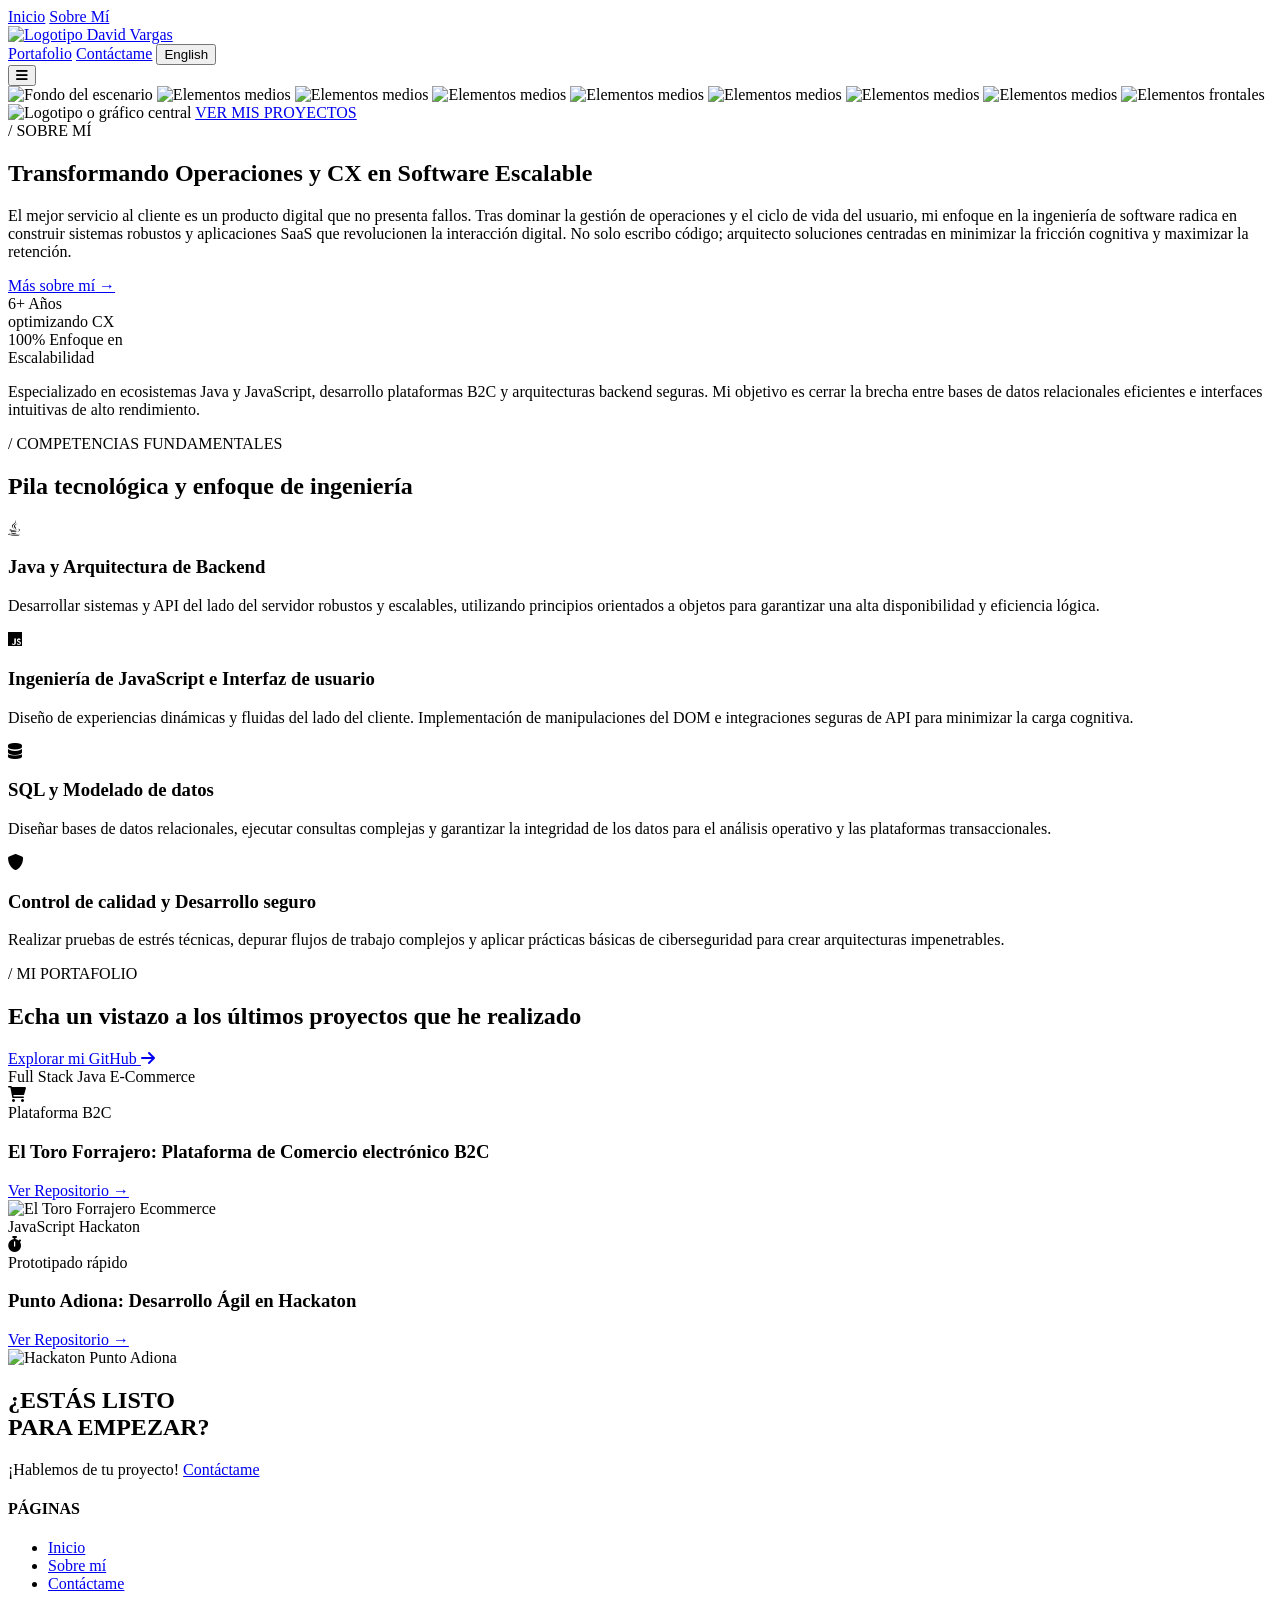
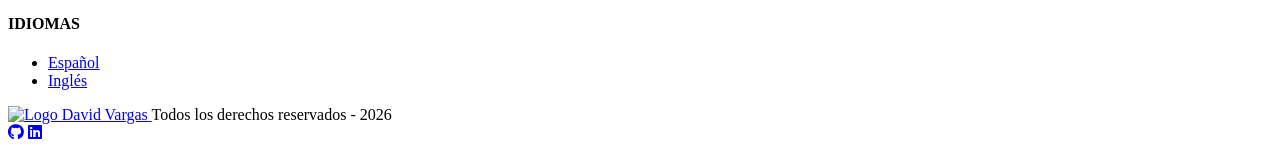
==== index.html @ 483899e2 "fix: asegurar index.html en la raiz para GitHub Pages" ====
<!DOCTYPE html>
<html lang="es">
<head>
    <meta charset="UTF-8">
    <meta name="viewport" content="width=device-width, initial-scale=1.0">
    <title>Home - David Vargas - Portafolio</title>
    <meta name="description" content="Portafolio de David Vargas, Desarrollador Web.">
    
    <!-- Conexiones tempranas a dominios externos: ahorra el handshake DNS/TLS -->
    <link rel="preconnect" href="https://fonts.googleapis.com">
    <link rel="preconnect" href="https://fonts.gstatic.com" crossorigin>
    <link rel="preconnect" href="https://cdnjs.cloudflare.com" crossorigin>

        <!-- Fuentes: antes se cargaban con @import dentro del CSS (bloqueaba en cadena).
            Ahora se piden aquí para que salgan en paralelo con el resto. -->
    <link rel="stylesheet" href="https://fonts.googleapis.com/css2?family=Barlow:wght@600;700&family=Crimson+Text:ital,wght@0,400;0,600;0,700;1,400;1,600;1,700&family=Lato:wght@400;700&display=swap">

    <!-- Enlace a tu archivo CSS externo (Ruta relativa) -->
    <link rel="stylesheet" href="css/index.css">

        <!-- Iconos (FontAwesome): se cargan SIN bloquear el primer pintado.
            media="print" + onload es el truco estándar para que el navegador
            no espere esta hoja pesada antes de mostrar la página. -->
    <link rel="stylesheet" href="https://cdnjs.cloudflare.com/ajax/libs/font-awesome/6.0.0/css/all.min.css" media="print" onload="this.media='all'">
    <noscript><link rel="stylesheet" href="https://cdnjs.cloudflare.com/ajax/libs/font-awesome/6.0.0/css/all.min.css"></noscript>

    <!-- Precarga de imágenes críticas para el Hero (Above the Fold) -->
    <link rel="preload" as="image" href="assets/home/1_home.png" fetchpriority="high">
    <link rel="preload" as="image" href="assets/logos/full_stack_d_beige.png" fetchpriority="high">
</head>
<body>

<!-- ================= HEADER ================= -->
    <header class="header">
        <div class="container header-container">
            
            <!-- Grupo Izquierdo -->
            <nav class="nav-group nav-left">
                <a href="index.html" class="nav-link" data-i18n="nav_inicio">Inicio</a>
                <a href="about.html" class="nav-link" data-i18n="nav_sobre_mi">Sobre Mí</a>
            </nav>

            <!-- Grupo Centro (Logo) -->
            <div class="nav-group nav-center">
                <a href="index.html" class="logo">
                    <img src="assets/logos/logo_negro.png" alt="Logotipo David Vargas" class="logo-img">
                </a>
            </div>

            <!-- Grupo Derecho -->
            <nav class="nav-group nav-right">
                <a href="portafolio.html" class="nav-link" data-i18n="nav_portafolio">Portafolio</a>
                <a href="contac.html" class="nav-link" data-i18n="nav_contacto">Contáctame</a>
                
                <!-- Botón de idioma integrado a la derecha -->
                <button id="btn-idioma" class="btn-secondary lang-btn" data-i18n="btn_idioma">English</button>
            </nav>
            
            <!-- Botón hamburguesa para móviles -->
            <button class="mobile-menu-btn" id="mobile-menu-btn">
                <i class="fas fa-bars"></i>
            </button>
            
        </div>
    </header>

    <!-- ================= MAIN BODY ================= -->
    <main>
        <!-- ================= HERO PARALLAX (CAPAS) ================= -->
<section id="home" class="parallax-hero">
    
    <!-- Capas de imágenes (de atrás hacia adelante) -->
    <img src="assets/home/1_home.png" class="parallax-layer layer-bg" alt="Fondo del escenario" decoding="async">
    <img src="assets/home/2_home.png" class="parallax-layer layer-mid" alt="Elementos medios" decoding="async">
    <img src="assets/home/3_home.png" class="parallax-layer layer-front" alt="Elementos medios" decoding="async">
    <img src="assets/home/4_home.png" class="parallax-layer layer-front" alt="Elementos medios" decoding="async">
    <img src="assets/home/5_home.png" class="parallax-layer layer-front" alt="Elementos medios" decoding="async">
    <img src="assets/home/6_home.png" class="parallax-layer layer-front" alt="Elementos medios" decoding="async">
    <img src="assets/home/7_home.png" class="parallax-layer layer-front" alt="Elementos medios" decoding="async">
    <img src="assets/home/8_home.png" class="parallax-layer layer-front" alt="Elementos medios" decoding="async">
    <img src="assets/home/9_home.png" class="parallax-layer layer-front" alt="Elementos frontales" decoding="async">

<div class="hero-content parallax-content">
        
    <!-- 1. Aquí insertamos tu nueva imagen central -->
    <img src="assets/logos/full_stack_d_beige.png" alt="Logotipo o gráfico central" class="hero-center-img" decoding="async">
        
    <!-- 2. Mantenemos el botón intacto justo debajo -->
    <a href="#portfolio" class="btn-primary" data-i18n="hero_btn">VER MIS PROYECTOS</a>
</div>

</section>

        <!-- ================= SECCIÓN: SOBRE MÍ ================= -->
<section class="section about-section reveal" id="about">
    <div class="container about-container">
        
        <!-- Columna Izquierda -->
        <div class="about-left">
            <span class="section-label"><span class="slash">/</span> <span data-i18n="about_label">SOBRE MÍ</span></span>
            <h2 class="about-heading" data-i18n="about_heading">Transformando Operaciones y CX en Software Escalable</h2>
            <p class="about-desc" data-i18n="about_desc1">
                El mejor servicio al cliente es un producto digital que no presenta fallos. Tras dominar la gestión de operaciones y el ciclo de vida del usuario, mi enfoque en la ingeniería de software radica en construir sistemas robustos y aplicaciones SaaS que revolucionen la interacción digital. No solo escribo código; arquitecto soluciones centradas en minimizar la fricción cognitiva y maximizar la retención.
            </p>
            <a href="about.html" class="about-link"><span data-i18n="about_link">Más sobre mí</span> &rarr;</a>
        </div>

        <!-- Columna Derecha -->
        <div class="about-right">
            <div class="about-stats">
                <div class="stat-block">
                    <span class="stat-num">6+</span>
                    <span class="stat-text" data-i18n="stat_years">Años <br>optimizando CX</span>
                </div>
                <div class="stat-block">
                    <span class="stat-num">100%</span>
                    <span class="stat-text" data-i18n="stat_focus">Enfoque en<br>Escalabilidad</span>
                </div>
            </div>
            <p class="about-desc" data-i18n="about_desc2">
                Especializado en ecosistemas Java y JavaScript, desarrollo plataformas B2C y arquitecturas backend seguras. Mi objetivo es cerrar la brecha entre bases de datos relacionales eficientes e interfaces intuitivas de alto rendimiento.
            </p>
        </div>
        
    </div>
</section>

        <!-- ================= SECCIÓN: HABILIDADES ================= -->
<section id="skills" class="skills section reveal">
    <div class="container">
        
        <!-- Encabezado de la sección -->
        <div class="skills-header">
            <div class="skills-title-wrapper">
                <span class="section-label"><span class="slash">/</span> <span data-i18n="skills_label">COMPETENCIAS FUNDAMENTALES</span></span>
                <h2 class="skills-heading" data-i18n="skills_heading">Pila tecnológica y enfoque de ingeniería</h2>
            </div>
        </div>

        <!-- Grid de Tarjetas -->
        <div class="grid-skills">
            <!-- Tarjeta 1 -->
            <div class="skill-card reveal">
                <div class="skill-icon"><i class="fab fa-java"></i></div>
                <h3 data-i18n="skill_1_title">Java y Arquitectura de Backend</h3>
                <p data-i18n="skill_1_desc">Desarrollar sistemas y API del lado del servidor robustos y escalables, utilizando principios orientados a objetos para garantizar una alta disponibilidad y eficiencia lógica.</p>
                <div class="skill-line"></div>
            </div>
            
            <!-- Tarjeta 2 -->
            <div class="skill-card reveal">
                <div class="skill-icon"><i class="fab fa-js"></i></div>
                <h3 data-i18n="skill_2_title">Ingeniería de JavaScript e Interfaz de usuario</h3>
                <p data-i18n="skill_2_desc">Diseño de experiencias dinámicas y fluidas del lado del cliente. Implementación de manipulaciones del DOM e integraciones seguras de API para minimizar la carga cognitiva.</p>
                <div class="skill-line"></div>
            </div>
            
            <!-- Tarjeta 3 -->
            <div class="skill-card reveal">
                <div class="skill-icon"><i class="fas fa-database"></i></div>
                <h3 data-i18n="skill_3_title">SQL y Modelado de datos</h3>
                <p data-i18n="skill_3_desc">Diseñar bases de datos relacionales, ejecutar consultas complejas y garantizar la integridad de los datos para el análisis operativo y las plataformas transaccionales.</p>
                <div class="skill-line"></div>
            </div>
            
            <!-- Tarjeta 4 -->
            <div class="skill-card reveal">
                <div class="skill-icon"><i class="fas fa-shield-alt"></i></div>
                <h3 data-i18n="skill_4_title">Control de calidad y Desarrollo seguro</h3>
                <p data-i18n="skill_4_desc">Realizar pruebas de estrés técnicas, depurar flujos de trabajo complejos y aplicar prácticas básicas de ciberseguridad para crear arquitecturas impenetrables.</p>
                <div class="skill-line"></div>
            </div>
        </div>
        
    </div>
</section>

<!-- ================= SECCIÓN: PORTAFOLIO ================= -->
<section id="portfolio" class="portfolio section reveal">
    <div class="container">
        
        <!-- ENCABEZADO SEPARADO -->
        <div class="portfolio-intro-top">
            <span class="section-label"><span class="slash">/</span> <span data-i18n="portfolio_label">MI PORTAFOLIO</span></span>
            <h2 class="portfolio-heading" data-i18n="portfolio_heading">Echa un vistazo a los últimos proyectos que he realizado</h2>
            <a href="https://github.com/D-a-v-i-d-Vargas" target="_blank" class="browse-link"><span data-i18n="portfolio_link">Explorar mi GitHub</span> <i class="fas fa-arrow-right"></i></a>
        </div>

        <!-- CONTENEDOR GRID DE TARJETAS -->
        <div class="portfolio-cards-grid">
            
            <!-- ====== TARJETA 1: EL TORO FORRAJERO ====== -->
            <div class="portfolio-card reveal">
                <div class="card-content">
                    <div class="card-tags">
                        <span class="tag" data-i18n="tag_fullstack">Full Stack Java</span>
                        <span class="tag" data-i18n="tag_ecommerce">E-Commerce</span>
                    </div>
                    <div class="client-info">
                        <div class="client-icon"><i class="fas fa-shopping-cart"></i></div>
                        <span class="client-name" data-i18n="port_1_client">Plataforma B2C</span>
                    </div>
                    <h3 class="card-title" data-i18n="port_1_title">El Toro Forrajero: Plataforma de Comercio electrónico B2C</h3>
                    <!-- Enlace directo al repo con la nueva clase repo-link -->
                    <a href="https://github.com/D-a-v-i-d-Vargas/Toro-Forrajero-Ecommerce" target="_blank" class="about-link repo-link">
                        <span data-i18n="btn_repo">Ver Repositorio</span> &rarr;
                    </a>
                </div>
                <div class="card-image">
                    <!-- Sustituye esta imagen por una captura real de tu e-commerce -->
                    <img src="assets/toro_forrajero.png" alt="El Toro Forrajero Ecommerce" loading="lazy" decoding="async">
                </div>
            </div>

            <!-- ====== TARJETA 2: HACKATON PUNTO ADIONA ====== -->
            <div class="portfolio-card reveal">
                <div class="card-content">
                    <div class="card-tags">
                        <span class="tag">JavaScript</span>
                        <span class="tag" data-i18n="tag_hackaton">Hackaton</span>
                    </div>
                    <div class="client-info">
                        <div class="client-icon"><i class="fas fa-stopwatch"></i></div>
                        <span class="client-name" data-i18n="port_2_client">Prototipado rápido</span>
                    </div>
                    <h3 class="card-title" data-i18n="port_2_title">Punto Adiona: Desarrollo Ágil en Hackaton</h3>
                    <a href="https://github.com/D-a-v-i-d-Vargas/Hackaton-Punto-Adiona" target="_blank" class="about-link repo-link">
                        <span data-i18n="btn_repo">Ver Repositorio</span> &rarr;
                    </a>
                </div>
                <div class="card-image">
                    <img src="assets/punto_adiona.png" alt="Hackaton Punto Adiona" loading="lazy" decoding="async">
                </div>
            </div>

        </div>
    </div>
</section>

<!-- ================= SECCIÓN: FOOTER ================= -->
<footer id="contacto" class="footer reveal">
    <div class="container">
        
        <!-- Parte Superior: 3 Columnas -->
        <div class="footer-top">
            
            <!-- Columna 1: Llamada a la acción -->
            <div class="footer-cta-col">
                <h2 class="footer-cta-title" data-i18n="footer_cta_title">¿ESTÁS LISTO<br>PARA EMPEZAR?</h2>
                <p class="footer-text">
                    <span data-i18n="footer_cta_text">¡Hablemos de tu proyecto!</span> <a href="mailto:tu-correo@email.com" class="footer-link" data-i18n="footer_cta_link">Contáctame</a>
                </p>
            </div>
            
            <!-- Columna 2: Páginas -->
            <div class="footer-links-col">
                <h4 class="footer-heading" data-i18n="footer_pages_title">PÁGINAS</h4>
                <ul class="footer-menu">
                    <li><a href="index.html" data-i18n="nav_inicio">Inicio</a></li>
                    <li><a href="about.html" data-i18n="nav_sobre_mi">Sobre mí</a></li>
                    <li><a href="portafolio.html" data-i18n="nav_portafolio">Contáctame</a></li>
                </ul>
            </div>
            
            <!-- Columna 3: Idiomas -->
            <div class="footer-links-col">
                <h4 class="footer-heading" data-i18n="footer_lang_title">IDIOMAS</h4>
                <ul class="footer-menu">
                    <li><a href="#" id="lang-es" data-i18n="footer_lang_es">Español</a></li>
                    <li><a href="#" id="lang-en" data-i18n="footer_lang_en">Inglés</a></li>
                </ul>
            </div>

        </div>

        <!-- Parte Inferior: Derechos y Redes -->
        <div class="footer-bottom">
            
            <div class="footer-copyright">
                <a href="#home" class="footer-logo-link">
                    <img src="assets/logos/logo_blanco.png" alt="Logo David Vargas" class="footer-logo-img" loading="lazy" decoding="async">
                </a>
                <span class="copyright-text" data-i18n="footer_copyright">Todos los derechos reservados - 2026</span>
            </div>
            
            <div class="footer-socials">
                <a href="https://github.com/D-a-v-i-d-Vargas" aria-label="GitHub"><i class="fab fa-github"></i></a>
                <a href="https://www.linkedin.com/in/david-vargas-3700951bb/" aria-label="LinkedIn"><i class="fab fa-linkedin"></i></a>
            </div>

        </div>
        
    </div>
</footer>

<!-- El atributo 'defer' evita que el script bloquee el renderizado del DOM -->
    <script src="js/index.js" defer></script>
</body>
</html>
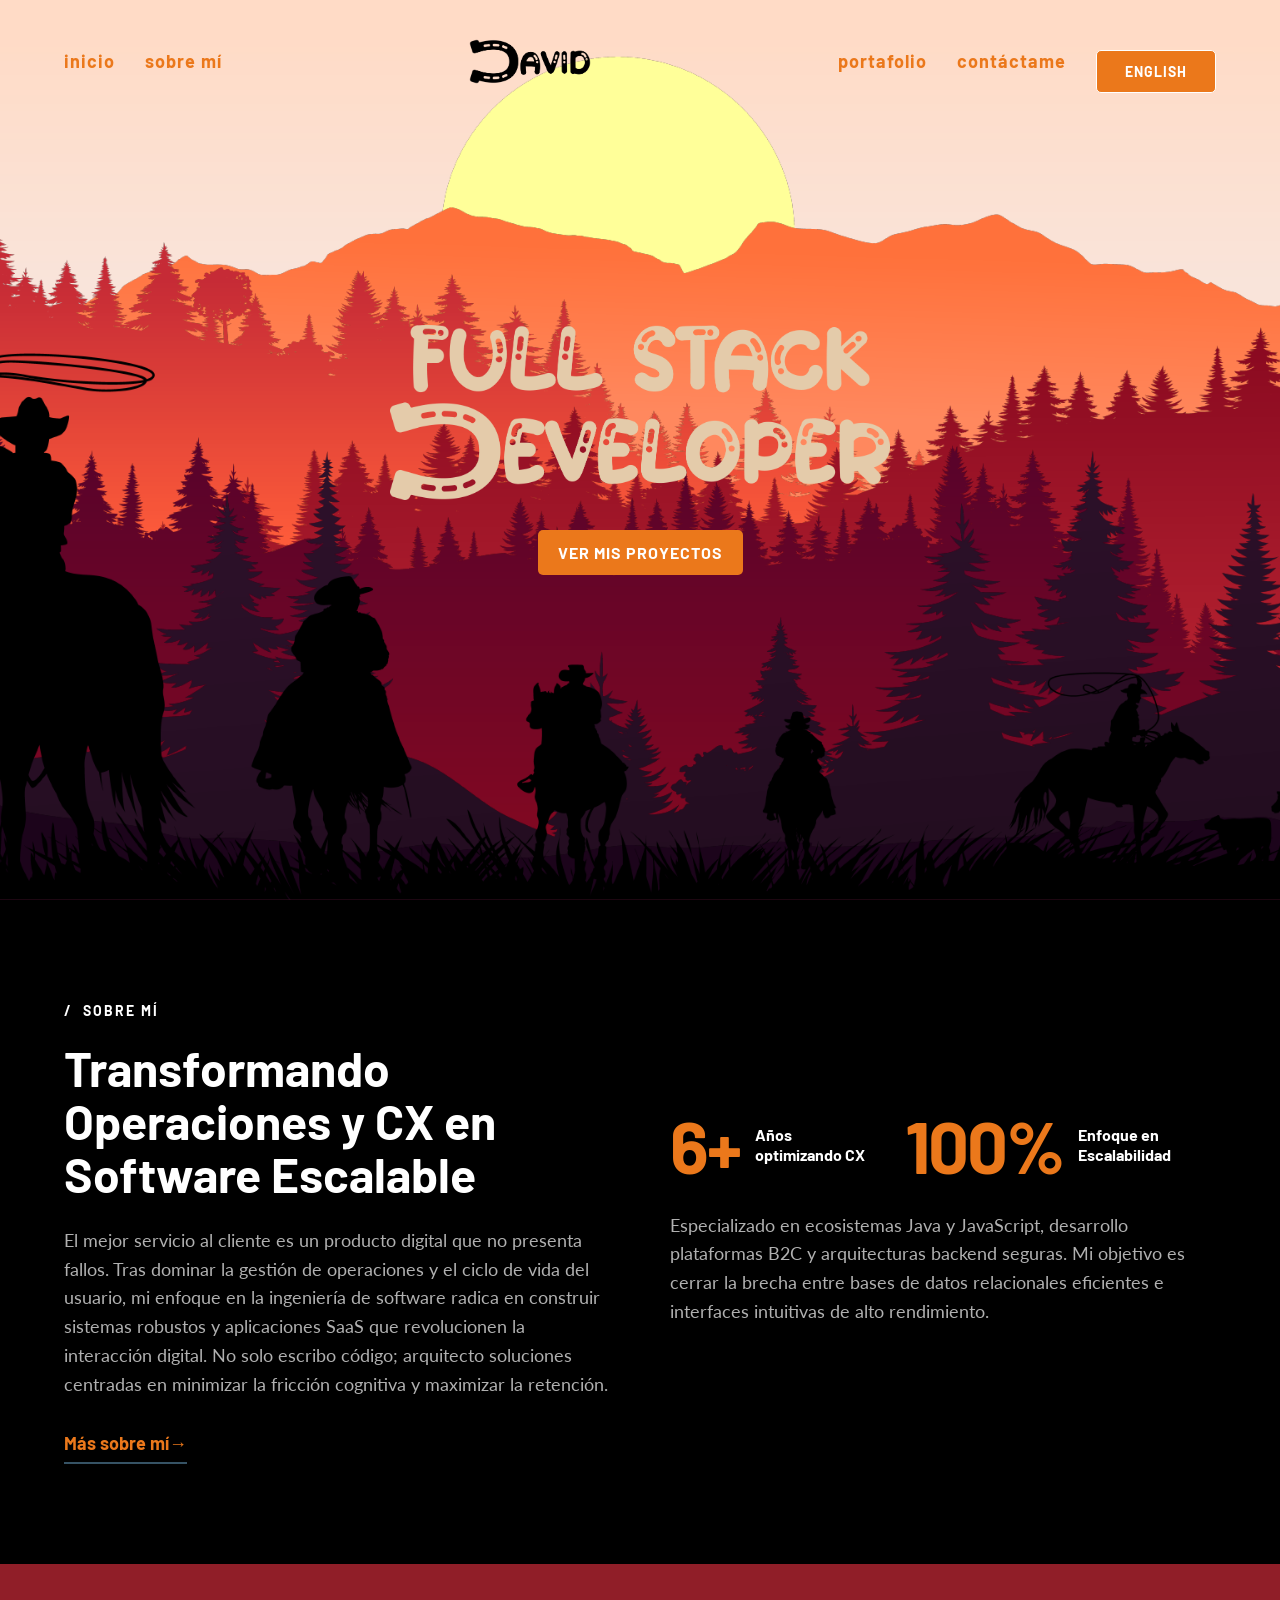
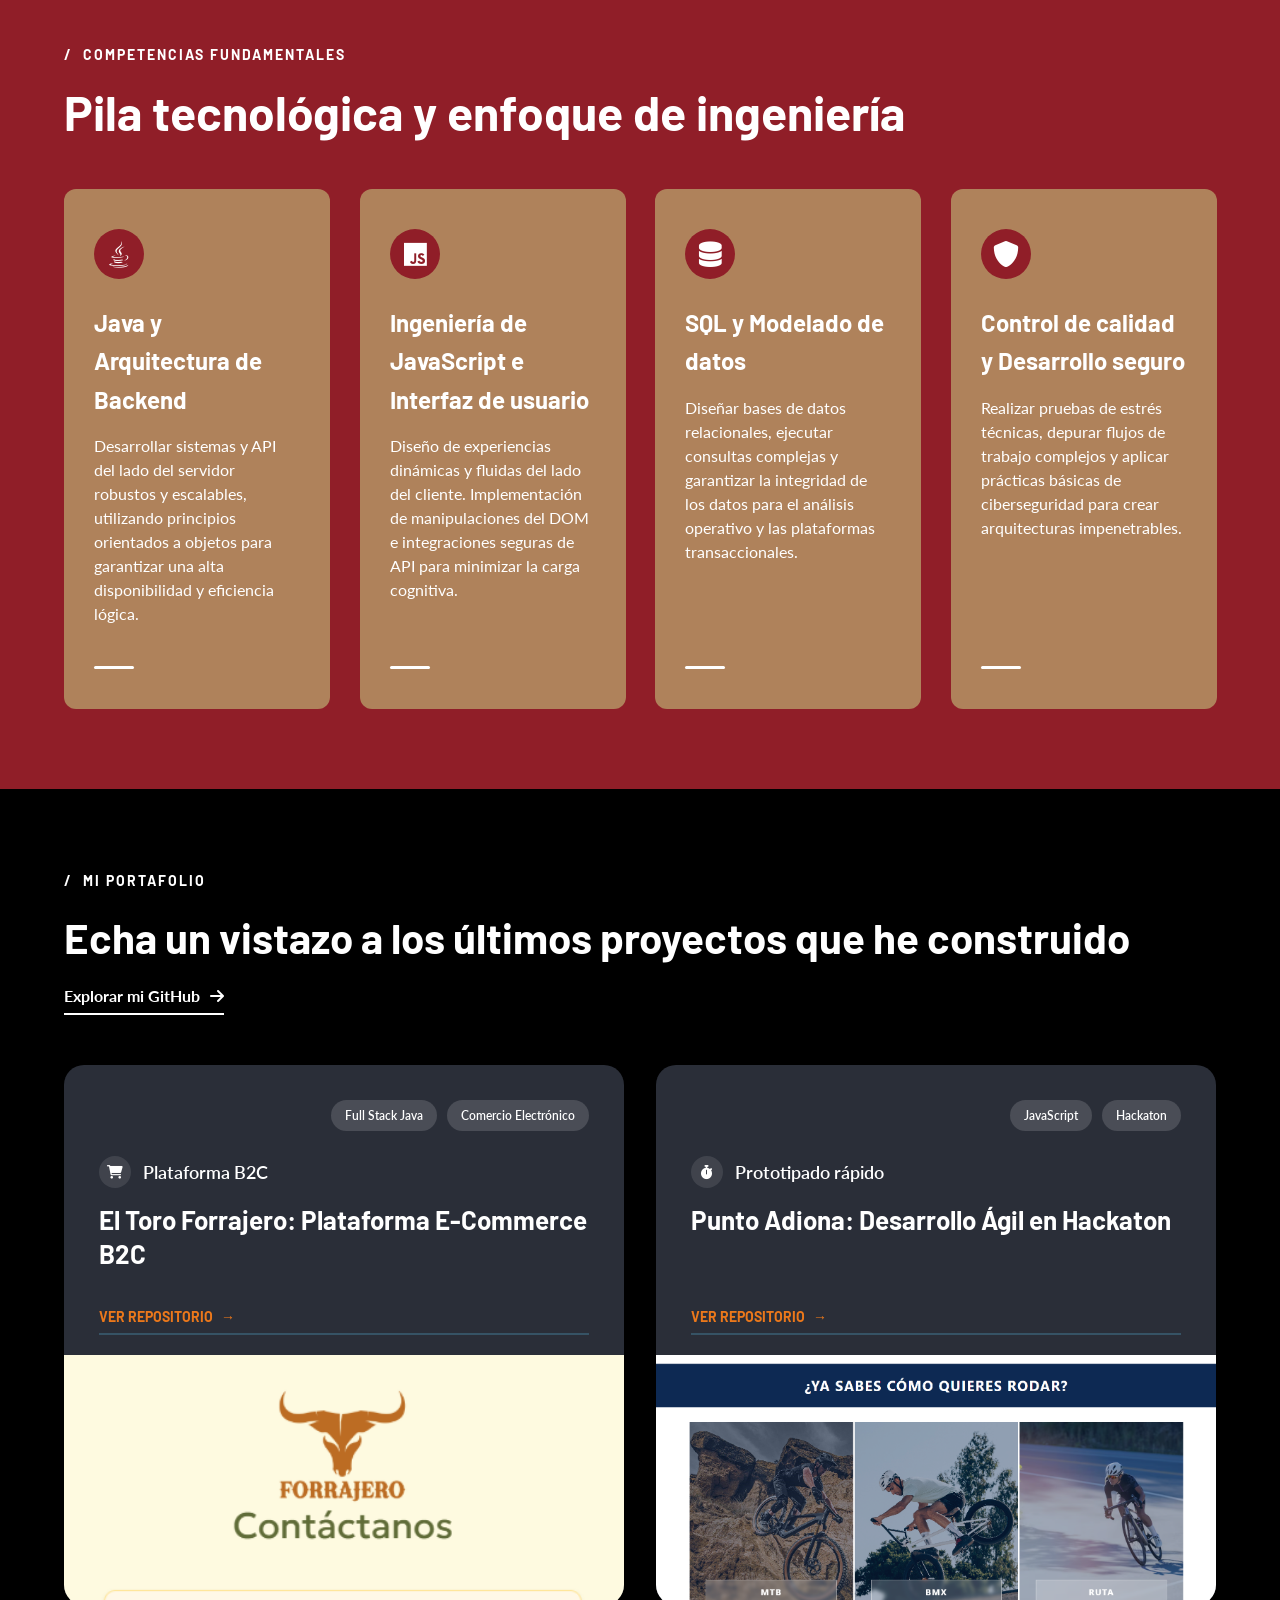
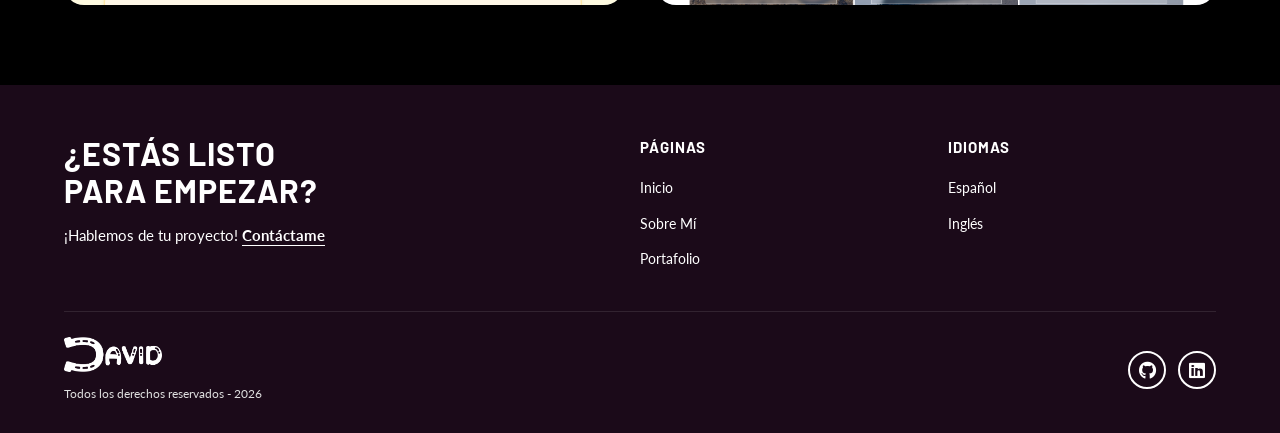
==== commit 4d033171: "fix: corregir rutas de CSS y assets en HTML" ====
--- a/index.html
+++ b/index.html
@@ -16,7 +16,7 @@
     <link rel="stylesheet" href="https://fonts.googleapis.com/css2?family=Barlow:wght@600;700&family=Crimson+Text:ital,wght@0,400;0,600;0,700;1,400;1,600;1,700&family=Lato:wght@400;700&display=swap">
 
     <!-- Enlace a tu archivo CSS externo (Ruta relativa) -->
-    <link rel="stylesheet" href="css/index.css">
+    <link rel="stylesheet" href="/Portafolio David/html/css/index.css">
 
         <!-- Iconos (FontAwesome): se cargan SIN bloquear el primer pintado.
             media="print" + onload es el truco estándar para que el navegador
@@ -26,7 +26,7 @@
 
     <!-- Precarga de imágenes críticas para el Hero (Above the Fold) -->
     <link rel="preload" as="image" href="assets/home/1_home.png" fetchpriority="high">
-    <link rel="preload" as="image" href="assets/logos/full_stack_d_beige.png" fetchpriority="high">
+    <link rel="preload" as="image" href="/Portafolio David/html/assets/logos/full_stack_d_beige.png" fetchpriority="high">
 </head>
 <body>
 
@@ -36,21 +36,21 @@
             
             <!-- Grupo Izquierdo -->
             <nav class="nav-group nav-left">
-                <a href="index.html" class="nav-link" data-i18n="nav_inicio">Inicio</a>
-                <a href="about.html" class="nav-link" data-i18n="nav_sobre_mi">Sobre Mí</a>
+                <a href="/index.html" class="nav-link" data-i18n="nav_inicio">Inicio</a>
+                <a href="/about.html" class="nav-link" data-i18n="nav_sobre_mi">Sobre Mí</a>
             </nav>
 
             <!-- Grupo Centro (Logo) -->
             <div class="nav-group nav-center">
-                <a href="index.html" class="logo">
-                    <img src="assets/logos/logo_negro.png" alt="Logotipo David Vargas" class="logo-img">
+                <a href="/index.html" class="logo">
+                    <img src="/Portafolio David/html/assets/logos/logo_negro.png" alt="Logotipo David Vargas" class="logo-img">
                 </a>
             </div>
 
             <!-- Grupo Derecho -->
             <nav class="nav-group nav-right">
-                <a href="portafolio.html" class="nav-link" data-i18n="nav_portafolio">Portafolio</a>
-                <a href="contac.html" class="nav-link" data-i18n="nav_contacto">Contáctame</a>
+                <a href="/portafolio.html" class="nav-link" data-i18n="nav_portafolio">Portafolio</a>
+                <a href="/contac.html" class="nav-link" data-i18n="nav_contacto">Contáctame</a>
                 
                 <!-- Botón de idioma integrado a la derecha -->
                 <button id="btn-idioma" class="btn-secondary lang-btn" data-i18n="btn_idioma">English</button>
@@ -70,23 +70,23 @@
 <section id="home" class="parallax-hero">
     
     <!-- Capas de imágenes (de atrás hacia adelante) -->
-    <img src="assets/home/1_home.png" class="parallax-layer layer-bg" alt="Fondo del escenario" decoding="async">
-    <img src="assets/home/2_home.png" class="parallax-layer layer-mid" alt="Elementos medios" decoding="async">
-    <img src="assets/home/3_home.png" class="parallax-layer layer-front" alt="Elementos medios" decoding="async">
-    <img src="assets/home/4_home.png" class="parallax-layer layer-front" alt="Elementos medios" decoding="async">
-    <img src="assets/home/5_home.png" class="parallax-layer layer-front" alt="Elementos medios" decoding="async">
-    <img src="assets/home/6_home.png" class="parallax-layer layer-front" alt="Elementos medios" decoding="async">
-    <img src="assets/home/7_home.png" class="parallax-layer layer-front" alt="Elementos medios" decoding="async">
-    <img src="assets/home/8_home.png" class="parallax-layer layer-front" alt="Elementos medios" decoding="async">
-    <img src="assets/home/9_home.png" class="parallax-layer layer-front" alt="Elementos frontales" decoding="async">
+    <img src="/Portafolio David/html/assets/home/1_home.png" class="parallax-layer layer-bg" alt="Fondo del escenario" decoding="async">
+    <img src="/Portafolio David/html/assets/home/2_home.png" class="parallax-layer layer-mid" alt="Elementos medios" decoding="async">
+    <img src="/Portafolio David/html/assets/home/3_home.png" class="parallax-layer layer-front" alt="Elementos medios" decoding="async">
+    <img src="/Portafolio David/html/assets/home/4_home.png" class="parallax-layer layer-front" alt="Elementos medios" decoding="async">
+    <img src="/Portafolio David/html/assets/home/5_home.png" class="parallax-layer layer-front" alt="Elementos medios" decoding="async">
+    <img src="/Portafolio David/html/assets/home/6_home.png" class="parallax-layer layer-front" alt="Elementos medios" decoding="async">
+    <img src="/Portafolio David/html/assets/home/7_home.png" class="parallax-layer layer-front" alt="Elementos medios" decoding="async">
+    <img src="/Portafolio David/html/assets/home/8_home.png" class="parallax-layer layer-front" alt="Elementos medios" decoding="async">
+    <img src="/Portafolio David/html/assets/home/9_home.png" class="parallax-layer layer-front" alt="Elementos frontales" decoding="async">
 
 <div class="hero-content parallax-content">
         
     <!-- 1. Aquí insertamos tu nueva imagen central -->
-    <img src="assets/logos/full_stack_d_beige.png" alt="Logotipo o gráfico central" class="hero-center-img" decoding="async">
+    <img src="/Portafolio David/html/assets/logos/full_stack_d_beige.png" alt="Logotipo o gráfico central" class="hero-center-img" decoding="async">
         
     <!-- 2. Mantenemos el botón intacto justo debajo -->
-    <a href="#portfolio" class="btn-primary" data-i18n="hero_btn">VER MIS PROYECTOS</a>
+    <a href="/portafolio.html" class="btn-primary" data-i18n="hero_btn">VER MIS PROYECTOS</a>
 </div>
 
 </section>
@@ -102,7 +102,7 @@
             <p class="about-desc" data-i18n="about_desc1">
                 El mejor servicio al cliente es un producto digital que no presenta fallos. Tras dominar la gestión de operaciones y el ciclo de vida del usuario, mi enfoque en la ingeniería de software radica en construir sistemas robustos y aplicaciones SaaS que revolucionen la interacción digital. No solo escribo código; arquitecto soluciones centradas en minimizar la fricción cognitiva y maximizar la retención.
             </p>
-            <a href="about.html" class="about-link"><span data-i18n="about_link">Más sobre mí</span> &rarr;</a>
+            <a href="/about.html" class="about-link"><span data-i18n="about_link">Más sobre mí</span> &rarr;</a>
         </div>
 
         <!-- Columna Derecha -->
@@ -208,7 +208,7 @@
                 </div>
                 <div class="card-image">
                     <!-- Sustituye esta imagen por una captura real de tu e-commerce -->
-                    <img src="assets/toro_forrajero.png" alt="El Toro Forrajero Ecommerce" loading="lazy" decoding="async">
+                    <img src="/Portafolio David/html/assets/toro_forrajero.png" alt="El Toro Forrajero Ecommerce" loading="lazy" decoding="async">
                 </div>
             </div>
 
@@ -229,7 +229,7 @@
                     </a>
                 </div>
                 <div class="card-image">
-                    <img src="assets/punto_adiona.png" alt="Hackaton Punto Adiona" loading="lazy" decoding="async">
+                    <img src="/Portafolio David/html/assets/punto_adiona.png" alt="Hackaton Punto Adiona" loading="lazy" decoding="async">
                 </div>
             </div>
 
@@ -256,9 +256,9 @@
             <div class="footer-links-col">
                 <h4 class="footer-heading" data-i18n="footer_pages_title">PÁGINAS</h4>
                 <ul class="footer-menu">
-                    <li><a href="index.html" data-i18n="nav_inicio">Inicio</a></li>
-                    <li><a href="about.html" data-i18n="nav_sobre_mi">Sobre mí</a></li>
-                    <li><a href="portafolio.html" data-i18n="nav_portafolio">Contáctame</a></li>
+                    <li><a href="/index.html" data-i18n="nav_inicio">Inicio</a></li>
+                    <li><a href="/about.html" data-i18n="nav_sobre_mi">Sobre mí</a></li>
+                    <li><a href="/portafolio.html" data-i18n="nav_portafolio">Contáctame</a></li>
                 </ul>
             </div>
             
@@ -277,8 +277,8 @@
         <div class="footer-bottom">
             
             <div class="footer-copyright">
-                <a href="#home" class="footer-logo-link">
-                    <img src="assets/logos/logo_blanco.png" alt="Logo David Vargas" class="footer-logo-img" loading="lazy" decoding="async">
+                <a href="/index.html" class="footer-logo-link">
+                    <img src="/Portafolio David/html/assets/logos/logo_blanco.png" alt="Logo David Vargas" class="footer-logo-img" loading="lazy" decoding="async">
                 </a>
                 <span class="copyright-text" data-i18n="footer_copyright">Todos los derechos reservados - 2026</span>
             </div>
@@ -294,6 +294,6 @@
 </footer>
 
 <!-- El atributo 'defer' evita que el script bloquee el renderizado del DOM -->
-    <script src="js/index.js" defer></script>
+    <script src="/Portafolio David/html/js/index.js" defer></script>
 </body>
 </html>
--- a/Portafolio David/html/css/index.css
+++ b/Portafolio David/html/css/index.css
@@ -0,0 +1,948 @@
+    /* ================= IMPORTACIÓN DE FUENTES =================
+    Las fuentes se cargan ahora desde un <link> en el <head> del HTML
+    (con preconnect) en vez de @import aquí. @import obliga a una cadena:
+    el navegador debe bajar este CSS, leerlo, encontrar el @import y
+    RECIÉN AHÍ pedir la hoja de Google Fonts. Moverlo al HTML permite
+    pedir CSS + fuentes en paralelo desde el primer momento. */
+
+/* ================= VARIABLES GLOBALES ================= */
+:root {
+    /* Paleta de Colores */
+    --color-cafe: #AF825B;
+    --color-rojo: #901E28;
+    --color-naranja: #EB781B;
+    --color-verde: #4B5C35;
+    --color-azul: #365365;
+    
+    /* Colores neutrales complementarios */
+    --color-fondo: #000000;
+    --color-texto: #333333;
+    --color-blanco: #ffffff;
+
+    /* Sistema Tipográfico */
+    --font-titulos: 'Crimson Text', serif;
+    --font-parrafos: 'Lato', sans-serif;
+    --font-botones: 'Barlow', sans-serif;
+}
+
+/* ================= RESET BÁSICO ================= */
+* {
+    margin: 0;
+    padding: 0;
+    box-sizing: border-box;
+}
+
+body {
+    background-color: var(--color-fondo);
+    color: var(--color-texto);
+    line-height: 1.6;
+    /* Lato como fuente base para excelente legibilidad */
+    font-family: var(--font-parrafos); 
+}
+
+a {
+    text-decoration: none;
+    transition: color 0.3s ease, transform 0.3s ease;
+}
+
+ul {
+    list-style: none;
+}
+
+/* ================= JERARQUÍA TIPOGRÁFICA ================= */
+/* Aplicamos Crimson Text a títulos para darles elegancia */
+h1, h2, h3, h4, h5, h6 {
+    font-family: var(--font-titulos);
+}
+
+/* Aplicamos Barlow a botones y enlaces para darles fuerza y estilo */
+.btn-primary, .btn-secondary, .nav-link, .badge, .link-text {
+    font-family: var(--font-botones);
+    text-transform: uppercase;
+    letter-spacing: 1px;
+}
+
+/* ================= ESTRUCTURA ================= */
+.container {
+    width: 90%;
+    max-width: 1200px;
+    margin: 0 auto;
+}
+
+.section {
+    padding: 80px 0;
+}
+
+.bg-light {
+    background-color: var(--color-fondo);
+}
+
+/* ================= HEADER Y NAVEGACIÓN ================= */
+.header {
+    position: absolute; /* Esto saca al header del flujo y lo superpone sobre el Hero */
+    top: 0;
+    left: 0;
+    width: 100%;
+    background-color: transparent; /* Quitamos el fondo negro */
+    padding: 30px 0; /* Le damos un poco más de aire arriba y abajo */
+    z-index: 1000; /* Asegura que esté por encima de todas las capas del parallax */
+    box-shadow: none; /* Eliminamos cualquier sombra que marque el borde */
+}
+
+.header-container {
+    display: flex;
+    justify-content: space-between;
+    align-items: center;
+}
+
+/* Grupos de navegación lateral */
+.nav-left,
+.nav-right,
+.nav-group {
+    display: flex;
+    gap: 30px;
+    align-items: center;
+}
+
+/* Logotipo */
+.logo {
+    display: inline-block;
+}
+
+.logo-img {
+    height: 45px;
+    width: auto;
+    display: block;
+    transition: transform 0.3s ease;
+}
+
+.logo-img:hover {
+    transform: scale(1.05);
+}
+
+/* Enlaces de navegación */
+.nav-link {
+    color: var(--color-naranja);
+    font-weight: 700;
+    font-size: 18px;
+    text-transform: lowercase; /* Estilo minúsculas de tu referencia */
+    letter-spacing: 1px;
+    transition: color 0.3s ease, transform 0.3s ease;
+}
+
+.nav-link:hover {
+    color: var(--color-verde);
+}
+
+/* Botón de idioma integrado en el nav */
+.lang-btn {
+    margin-top: 0; 
+    padding: 6px 12px;
+    font-size: 14px;
+    border: 1px solid var(--color-blanco);
+    background: transparent;
+    cursor: pointer;
+    color: var(--color-blanco);
+    transition: all 0.3s ease;
+}
+
+.lang-btn:hover {
+    background-color: var(--color-naranja);
+    border-color: var(--color-naranja);
+}
+
+/* Botón de menú móvil */
+.mobile-menu-btn {
+    display: none;
+    background: none;
+    border: none;
+    color: var(--color-blanco);
+    font-size: 24px;
+    cursor: pointer;
+}
+
+/* Botones Generales */
+.btn-primary {
+    background-color: var(--color-naranja);
+    color: var(--color-blanco);
+    padding: 10px 20px;
+    border-radius: 5px;
+    font-weight: bold;
+}
+
+.btn-primary:hover {
+    background-color: var(--color-rojo);
+    color: var(--color-blanco);
+}
+
+.btn-secondary {
+    display: inline-block;
+    background-color: var(--color-naranja);
+    color: var(--color-blanco);
+    padding: 12px 28px;
+    border-radius: 5px;
+    font-weight: bold;
+    margin-top: 20px;
+}
+
+.btn-secondary:hover {
+    background-color: var(--color-verde);
+}
+
+/* ================= HERO SECTION ================= */
+
+.parallax-hero {
+    position: relative;
+    height: 100vh; /* fallback para navegadores sin soporte de svh */
+    height: 100svh; /* viewport "pequeño": no cambia cuando la barra de direcciones del móvil aparece/desaparece al scrollear, así el Hero no se re-dibuja */
+    min-height: 600px;
+    display: flex;
+    align-items: center;
+    justify-content: center;
+    text-align: center;
+    overflow: hidden;
+    background-color: var(--color-fondo);
+    z-index: 1;
+}
+
+/* --- Imagen Central del Hero --- */
+.hero-center-img {
+    display: block;
+    margin: 0 auto 30px auto; /* Centrado horizontal y margen inferior */
+    max-width: 100%; /* Evita desbordamiento en móviles */
+    width: 500px; /* Ajuste visual de la imagen */
+    height: auto;
+    position: relative;
+    z-index: 10; /* Sobre las capas del paisaje parallax */
+}
+
+/* --- Contenedor del contenido del Hero --- */
+.hero-content {
+    position: relative;
+    z-index: 20; /* Por encima de todas las capas parallax */
+    display: flex;
+    flex-direction: column;
+    align-items: center;
+    justify-content: center;
+}
+
+/* --- Asegurar el botón específicamente --- */
+.hero-content .btn-primary {
+    position: relative;
+    z-index: 21;
+    cursor: pointer;
+}
+
+/* ================= ANIMACIÓN DE CAPAS (PARALLAX) ================= */
+
+/* 1. Animación maestra: Inicia transparente y abajo, termina en su lugar */
+@keyframes subirCapa {
+    0% {
+        opacity: 0;
+        transform: translateY(80px);
+    }
+    100% {
+        opacity: 1;
+        transform: translateY(0);
+    }
+}
+
+/* 2. Regla base para capas parallax */
+.parallax-layer {
+    position: absolute;
+    top: 0;
+    left: 0;
+    width: 100%;
+    height: 100%;
+    object-fit: cover;
+    pointer-events: none;
+    opacity: 0;
+    will-change: opacity, transform;
+    animation: subirCapa 1.2s cubic-bezier(0.25, 1, 0.5, 1) forwards; 
+}
+
+    /* index.js añade esta clase cuando termina la animación (evento "animationend").
+    Sin esta regla esa clase no hacía NADA: la propiedad "animation" seguía
+    asignada de por vida y el navegador puede seguir tratando estas 9 imágenes
+    como capas en animación (promovidas a su propia capa de composición/GPU
+    todo el tiempo). Eso es lo que pesa en cada repintado posterior — por
+    ejemplo cuando el navegador del celular oculta/muestra la barra de
+    direcciones al hacer scroll — y se percibe como si "recargara" el Hero. */
+.parallax-layer.animation-done {
+    animation: none;
+    opacity: 1;
+    transform: none;
+    will-change: auto;
+}
+
+/* 3. Retrasos escalonados para las imágenes del Parallax */
+.parallax-hero img:nth-child(1), .parallax-layer:nth-child(1) { animation-delay: 0.1s; }
+.parallax-hero img:nth-child(2), .parallax-layer:nth-child(2) { animation-delay: 0.3s; }
+.parallax-hero img:nth-child(3), .parallax-layer:nth-child(3) { animation-delay: 0.5s; }
+.parallax-hero img:nth-child(4), .parallax-layer:nth-child(4) { animation-delay: 0.7s; }
+.parallax-hero img:nth-child(5), .parallax-layer:nth-child(5) { animation-delay: 0.9s; }
+.parallax-hero img:nth-child(6), .parallax-layer:nth-child(6) { animation-delay: 1.1s; }
+.parallax-hero img:nth-child(7), .parallax-layer:nth-child(7) { animation-delay: 1.3s; }
+.parallax-hero img:nth-child(8), .parallax-layer:nth-child(8) { animation-delay: 1.5s; }
+.parallax-hero img:nth-child(9), .parallax-layer:nth-child(9) { animation-delay: 1.7s; }
+
+/* ================= ANIMACIÓN DEL CONTENIDO (TEXTO) ================= */
+
+@keyframes aparecerTexto {
+    0% {
+        opacity: 0;
+        transform: scale(0.95);
+    }
+    100% {
+        opacity: 1;
+        transform: scale(1);
+    }
+}
+
+.parallax-content {
+    position: relative;
+    z-index: 10;
+    opacity: 0;
+    will-change: opacity, transform;
+    animation: aparecerTexto 1.5s ease-out forwards;
+    animation-delay: 2.2s;
+}
+
+.parallax-content.animation-done {
+    animation: none;
+    opacity: 1;
+    transform: none;
+    will-change: auto;
+}
+
+/* ================= ORDEN DE PROFUNDIDAD (Z-INDEX) ================= */
+.layer-bg {
+    z-index: 1;
+}
+
+.layer-mid {
+    z-index: 2;
+}
+
+.layer-front {
+    z-index: 3;
+}
+
+.parallax-hero .display-title {
+    font-size: 48px;
+    color: var(--color-azul);
+    margin-bottom: 20px;
+    text-shadow: 2px 2px 10px rgba(0, 0, 0, 0.5);
+}
+
+.parallax-hero .subtitle {
+    font-size: 18px;
+    color: var(--color-blanco);
+    max-width: 600px;
+    margin: 0 auto 30px auto;
+    text-shadow: 1px 1px 5px rgba(0, 0, 0, 0.5);
+}
+
+/* ================= SOBRE MÍ (ABOUT) ================= */
+.about-section {
+    background-color: var(--color-fondo); 
+    padding: 100px 0;
+    position: relative; 
+    z-index: 20; /* Obliga a esta sección a pasar al frente */
+}
+
+.about-container {
+    display: grid;
+    grid-template-columns: 1fr 1fr; /* Dos columnas iguales */
+    gap: 60px;
+    align-items: center;
+}
+
+/* Imagen o ilustración complementaria de Sobre Mí */
+.about-image-wrapper {
+    position: relative;
+    width: 100%;
+    display: flex;
+    justify-content: center;
+    align-items: center;
+}
+
+.about-img {
+    width: 100%;
+    max-width: 500px;
+    height: auto;
+    border-radius: 12px;
+    object-fit: cover;
+    box-shadow: 0 10px 30px rgba(0, 0, 0, 0.5);
+}
+
+/* Etiqueta superior con la barra diagonal */
+.section-label {
+    display: block;
+    font-family: var(--font-botones);
+    font-size: 14px;
+    font-weight: 700;
+    letter-spacing: 2px;
+    color: var(--color-blanco);
+    text-transform: uppercase;
+    margin-bottom: 20px;
+}
+
+.section-label .slash {
+    color: var(--color-blanco);
+    margin-right: 5px;
+}
+
+/* Título principal de la sección */
+.about-heading {
+    font-family: var(--font-botones);
+    font-size: 48px;
+    line-height: 1.1;
+    color: var(--color-blanco);
+    margin-bottom: 25px;
+    text-transform: none; 
+}
+
+/* Párrafos descriptivos */
+.about-desc {
+    color: #b0b0b0;
+    font-size: 18px;
+    margin-bottom: 30px;
+}
+
+/* Enlace "Más sobre mí" */
+.about-link {
+    display: inline-flex;
+    align-items: center;
+    color: var(--color-naranja);
+    font-family: var(--font-botones);
+    font-size: 18px;
+    font-weight: 700;
+    text-transform: none;
+    padding-bottom: 5px;
+    border-bottom: 2px solid var(--color-azul); 
+    transition: color 0.3s ease, border-color 0.3s ease;
+}
+
+.about-link:hover {
+    color: var(--color-naranja);
+    border-bottom-color: var(--color-naranja);
+    transform: none;
+}
+
+/* Contenedor de las estadísticas */
+.about-stats {
+    display: flex;
+    gap: 40px;
+    margin-bottom: 30px;
+}
+
+.stat-block {
+    display: flex;
+    align-items: center;
+    gap: 15px;
+}
+
+.stat-num {
+    font-family: var(--font-botones);
+    font-size: 72px;
+    font-weight: 700;
+    color: var(--color-naranja);
+    line-height: 1;
+    letter-spacing: -2px;
+}
+
+.stat-text {
+    font-family: var(--font-botones);
+    font-size: 16px;
+    font-weight: 700;
+    color: var(--color-blanco);
+    line-height: 1.2;
+    text-transform: none;
+}
+
+/* ================= HABILIDADES ================= */
+.skills {
+    background-color: var(--color-rojo);
+}
+
+/* --- Encabezado de la Sección --- */
+.skills-header {
+    display: flex;
+    justify-content: space-between;
+    align-items: flex-end;
+    margin-bottom: 50px;
+    color: var(--color-blanco);
+}
+
+.skills-heading {
+    font-family: var(--font-botones);
+    font-size: 48px;
+    color: var(--color-blanco);
+    line-height: 1.1;
+    margin-top: 10px;
+}
+
+/* --- Grid y Tarjetas --- */
+.grid-skills {
+    display: grid;
+    grid-template-columns: repeat(auto-fit, minmax(260px, 1fr));
+    gap: 30px;
+}
+
+.skill-card {
+    background-color: var(--color-cafe); 
+    padding: 40px 30px;
+    border-radius: 12px;
+    display: flex;
+    flex-direction: column;
+    align-items: flex-start;
+    transition: transform 0.3s ease;
+}
+
+.skill-card:hover {
+    transform: translateY(-10px);
+}
+
+/* --- Elementos internos de la Tarjeta --- */
+.skill-icon {
+    width: 50px;
+    height: 50px;
+    border-radius: 50%;
+    background-color: var(--color-rojo);
+    color: var(--color-blanco);
+    display: flex;
+    align-items: center;
+    justify-content: center;
+    font-size: 26px;
+    margin-bottom: 25px;
+}
+
+.skill-card h3 {
+    font-family: var(--font-botones);
+    color: var(--color-blanco);
+    font-size: 24px;
+    margin-bottom: 15px;
+    text-transform: none;
+}
+
+.skill-card p {
+    color: var(--color-blanco);
+    font-size: 16px;
+    line-height: 1.5;
+    margin-bottom: 40px;
+    flex-grow: 1;
+}
+
+.skill-line {
+    width: 40px;
+    height: 3px;
+    background-color: var(--color-blanco);
+    border-radius: 2px;
+}
+
+    /* =========================================
+    SECCIÓN PORTAFOLIO - UNIFICADO Y CON ESPACIADO
+    ========================================= */
+
+/* --- Cabecera del Portafolio --- */
+.portfolio-heading {
+    font-family: var(--font-botones);
+    font-size: 42px;
+    color: var(--color-blanco);
+    line-height: 1.2;
+    margin-bottom: 20px;
+}
+
+/* Enlace a GitHub */
+.browse-link {
+    color: var(--color-blanco);
+    text-decoration: none;
+    font-weight: bold;
+    font-size: 16px;
+    display: inline-flex;
+    align-items: center;
+    gap: 10px;
+    border-bottom: 2px solid var(--color-blanco);
+    padding-bottom: 5px;
+    margin-bottom: 50px;
+    transition: all 0.3s ease;
+}
+
+.browse-link:hover {
+    color: var(--color-naranja);
+    border-color: var(--color-naranja);
+}
+
+/* --- Grid de Tarjetas --- */
+.portfolio-cards-grid {
+    display: grid;
+    grid-template-columns: repeat(auto-fit, minmax(320px, 1fr));
+    gap: 2rem;
+    align-items: stretch;
+}
+
+/* --- Diseño de la Tarjeta --- */
+.portfolio-card {
+    background-color: #2a2e38;
+    border-radius: 20px;
+    overflow: hidden;
+    display: flex;
+    flex-direction: column;
+    justify-content: space-between;
+    height: 100%;
+    transition: transform 0.3s ease;
+}
+
+.portfolio-card:hover {
+    transform: translateY(-8px);
+}
+
+.card-content {
+    padding: 35px 35px 20px 35px;
+    display: flex;
+    flex-direction: column;
+    flex-grow: 1;
+}
+
+/* --- Etiquetas (Tags) y Cliente --- */
+.card-tags {
+    display: flex;
+    justify-content: flex-end;
+    gap: 10px;
+    margin-bottom: 25px;
+}
+
+.tag {
+    background-color: rgba(255, 255, 255, 0.15);
+    color: var(--color-blanco);
+    padding: 6px 14px;
+    border-radius: 20px;
+    font-size: 12px;
+    font-weight: 600;
+}
+
+.client-info {
+    display: flex;
+    align-items: center;
+    gap: 12px;
+    margin-bottom: 15px;
+}
+
+.client-icon {
+    width: 32px;
+    height: 32px;
+    background-color: rgba(255, 255, 255, 0.1);
+    color: var(--color-blanco);
+    border-radius: 50%;
+    display: flex;
+    align-items: center;
+    justify-content: center;
+    font-size: 14px;
+}
+
+.client-name {
+    color: var(--color-blanco);
+    font-weight: 600;
+    font-size: 18px;
+}
+
+.card-title {
+    font-family: var(--font-botones);
+    color: var(--color-blanco);
+    font-size: 26px;
+    line-height: 1.3;
+    margin-bottom: 20px;
+}
+
+/* Enlace a repositorio dentro de tarjeta */
+.repo-link {
+    margin-top: auto;
+    padding-top: 15px;
+    display: inline-flex;
+    align-items: center;
+    gap: 8px;
+    color: var(--color-naranja);
+    font-family: var(--font-botones);
+    font-weight: 700;
+    font-size: 14px;
+    text-transform: uppercase;
+    transition: color 0.3s ease;
+}
+
+.repo-link:hover {
+    color: var(--color-blanco);
+}
+
+/* --- Imagen de la Tarjeta --- */
+.card-image {
+    width: 100%;
+    height: 250px;
+    overflow: hidden;
+    flex-shrink: 0;
+}
+
+.card-image img {
+    width: 100%;
+    height: 100%;
+    object-fit: cover;
+    object-position: top;
+    transition: transform 0.5s ease;
+}
+
+.portfolio-card:hover .card-image img {
+    transform: scale(1.05);
+}
+
+/* ================= FOOTER (VERSIÓN COMPACTA) ================= */
+.footer {
+    background-color: #1b0a19;
+    padding: 50px 0 30px;
+    color: var(--color-blanco);
+}
+
+.footer-container {
+    width: 90%;
+    max-width: 1200px;
+    margin: 0 auto;
+}
+
+/* --- Cuadrícula Superior --- */
+.footer-top {
+    display: grid;
+    grid-template-columns: 2fr 1fr 1fr;
+    gap: 40px;
+    margin-bottom: 40px;
+}
+
+/* --- Columna 1: Llamada a la Acción --- */
+.footer-cta-title {
+    font-family: var(--font-botones);
+    font-size: 32px;
+    text-transform: uppercase;
+    line-height: 1.15;
+    margin-bottom: 15px;
+    letter-spacing: 1px;
+}
+
+.footer-text {
+    font-size: 15px;
+    margin-bottom: 10px;
+    line-height: 1.5;
+}
+
+.sub-text {
+    font-size: 13px;
+    margin-top: 15px;
+}
+
+.footer-link {
+    color: var(--color-blanco);
+    text-decoration: underline;
+    text-underline-offset: 4px;
+    font-weight: bold;
+    transition: color 0.3s ease;
+}
+
+.footer-link:hover {
+    color: var(--color-azul);
+}
+
+/* --- Columnas 2 y 3: Menús --- */
+.footer-heading {
+    font-family: var(--font-botones);
+    font-size: 15px;
+    text-transform: uppercase;
+    margin-bottom: 15px;
+    letter-spacing: 1px;
+}
+
+.footer-menu {
+    list-style: none;
+    padding: 0;
+    margin: 0;
+    display: flex;
+    flex-direction: column;
+    gap: 10px;
+}
+
+.footer-menu a {
+    color: var(--color-blanco);
+    text-decoration: none;
+    font-size: 14px;
+    transition: color 0.3s ease;
+}
+
+.footer-menu a:hover {
+    color: var(--color-azul);
+}
+
+/* --- Parte Inferior (Copyright y Redes) --- */
+.footer-bottom {
+    display: flex;
+    justify-content: space-between;
+    align-items: center;
+    border-top: 1px solid rgba(255, 255, 255, 0.1);
+    padding-top: 25px;
+}
+
+.footer-copyright {
+    display: flex;
+    flex-direction: column;
+    gap: 4px;
+}
+
+/* --- Logo en imagen para el Footer --- */
+.footer-logo-link {
+    display: inline-block;
+    margin-bottom: 8px;
+}
+
+.footer-logo-img {
+    height: 35px;
+    width: auto;
+    object-fit: contain;
+    display: block;
+    transition: opacity 0.3s ease;
+}
+
+.footer-logo-link:hover .footer-logo-img {
+    opacity: 0.8;
+}
+
+.copyright-text {
+    font-size: 12px;
+    color: #e0e0e0;
+}
+
+/* --- Redes Sociales --- */
+.footer-socials {
+    display: flex;
+    gap: 12px;
+}
+
+.footer-socials a {
+    display: flex;
+    align-items: center;
+    justify-content: center;
+    width: 38px;
+    height: 38px;
+    border: 2px solid var(--color-blanco);
+    border-radius: 50%;
+    color: var(--color-blanco);
+    font-size: 18px;
+    text-decoration: none;
+    transition: all 0.3s ease;
+}
+
+.footer-socials a:hover {
+    background-color: var(--color-blanco);
+    color: #1b0a19;
+    transform: translateY(-3px);
+}
+
+/* ================= RESPONSIVO (MÓVILES) ================= */
+@media (max-width: 768px) {
+    .mobile-menu-btn {
+        display: block;
+    }
+    
+    /* Ocultamos los menús laterales por defecto en móvil */
+    .nav-left, .nav-right {
+        display: none; 
+        position: absolute;
+        left: 0;
+        width: 100%;
+        background-color: var(--color-azul);
+        padding: 20px 0;
+        flex-direction: column;
+        align-items: center;
+        gap: 20px;
+    }
+
+    /* Posicionamiento de los menús desplegables */
+    .nav-left {
+        top: 100%;
+    }
+
+    .nav-right {
+        top: calc(100% + 110px);
+    }
+
+    /* Cuando el menú móvil esté activo a través de JavaScript */
+    .nav-left.active, .nav-right.active {
+        display: flex; 
+    }
+
+    .parallax-hero .display-title {
+        font-size: 32px;
+    }
+    
+    .footer-container {
+        flex-direction: column;
+        text-align: center;
+    }
+
+    /* --- Ajustes móviles para la sección Sobre Mí --- */
+    .about-container {
+        grid-template-columns: 1fr;
+        gap: 40px;
+    }
+    
+    .about-heading {
+        font-size: 36px;
+    }
+    
+    .about-stats {
+        gap: 20px;
+    }
+
+    .stat-num {
+        font-size: 56px; 
+    }
+
+    /* --- Ajustes móviles para Habilidades --- */
+    .skills-header {
+        flex-direction: column;
+        align-items: flex-start;
+        gap: 25px;
+    }
+
+    .skills-heading {
+        font-size: 36px;
+    }
+
+    /* --- Ajustes móviles para el Footer --- */
+    .footer-top {
+        grid-template-columns: 1fr;
+        gap: 50px;
+    }
+    
+    .footer-cta-title {
+        font-size: 42px; 
+    }
+
+    .footer-bottom {
+        flex-direction: column;
+        align-items: flex-start;
+        gap: 30px;
+    }
+} 
+
+    /* =========================================
+        ANIMACIÓN DE APARICIÓN AL HACER SCROLL
+    ========================================= */
+
+/* Estado inicial */
+.reveal {
+    opacity: 0;
+    transform: translateY(40px);
+    transition: opacity 0.8s ease-out, transform 0.8s ease-out;
+    will-change: opacity, transform;
+}
+
+/* Estado activo */
+.reveal.active {
+    opacity: 1;
+    transform: translateY(0);
+}
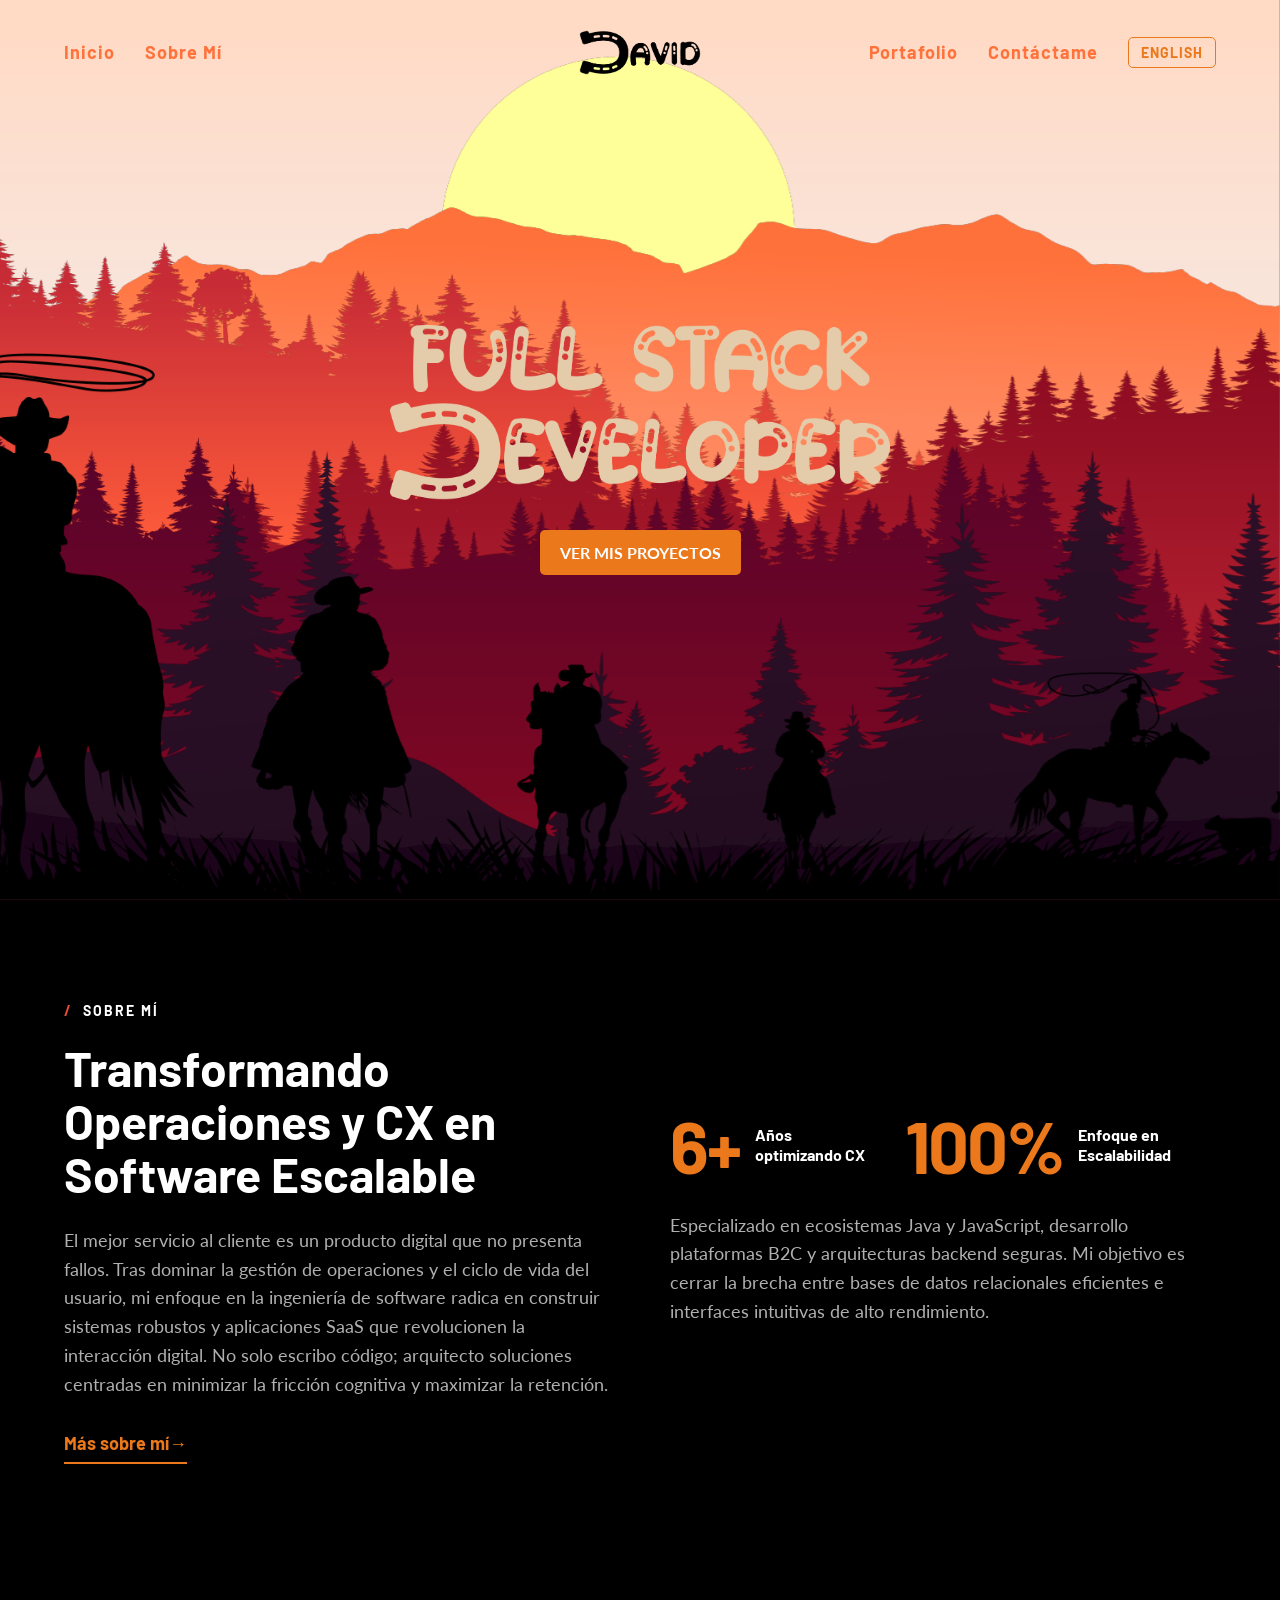
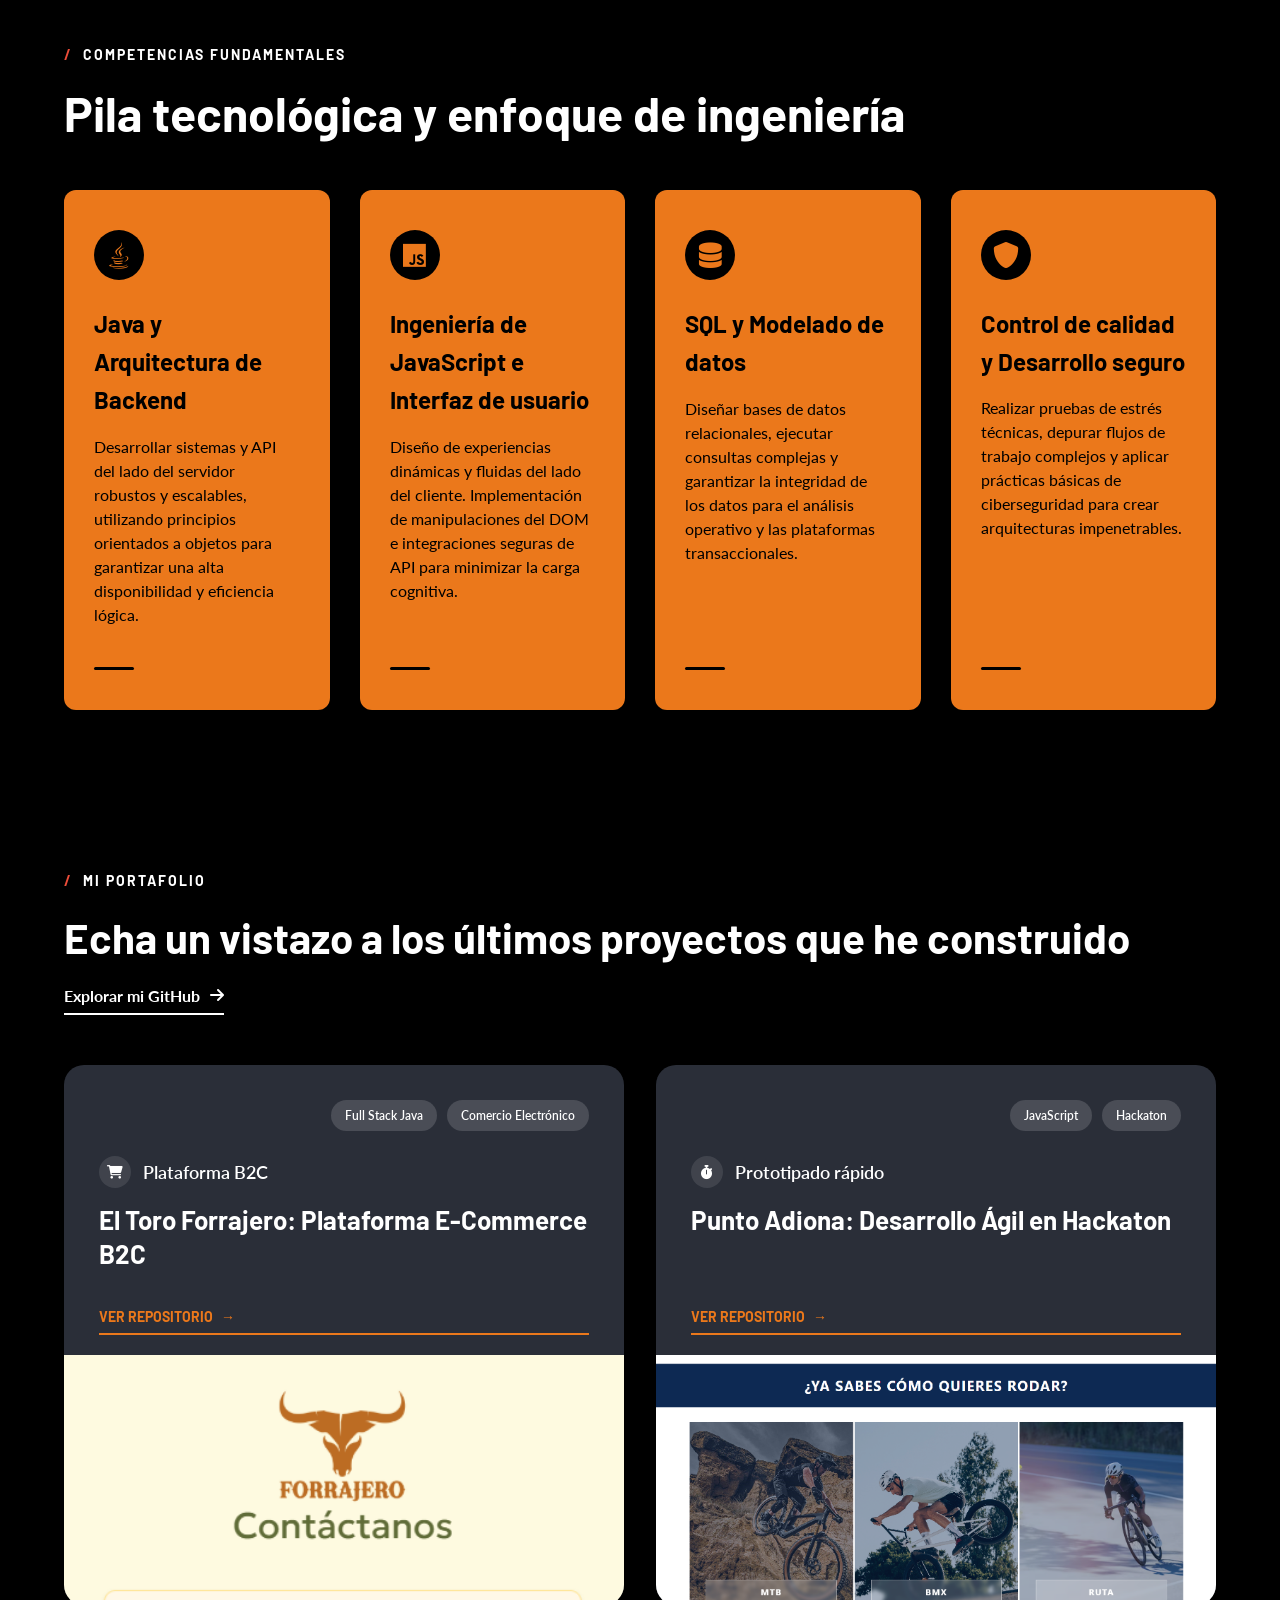
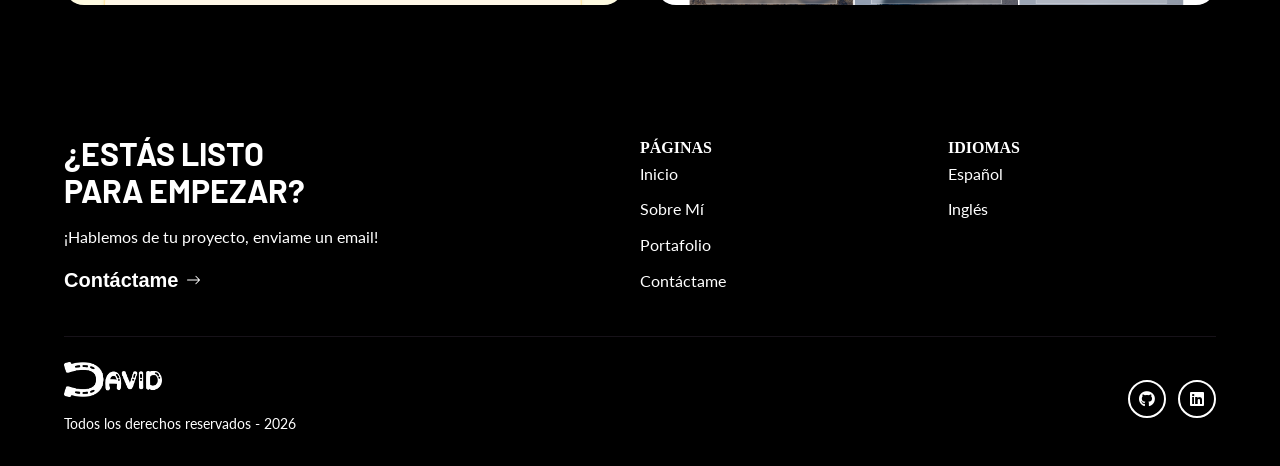
==== commit 94d525f8: "chore(release): v1.0.0 deployment - UI/UX refactoring, i18n fixes, and scroll animations - i18n: Cor" ====
--- a/index.html
+++ b/index.html
@@ -6,57 +6,42 @@
     <title>Home - David Vargas - Portafolio</title>
     <meta name="description" content="Portafolio de David Vargas, Desarrollador Web.">
     
-    <!-- Conexiones tempranas a dominios externos: ahorra el handshake DNS/TLS -->
     <link rel="preconnect" href="https://fonts.googleapis.com">
     <link rel="preconnect" href="https://fonts.gstatic.com" crossorigin>
     <link rel="preconnect" href="https://cdnjs.cloudflare.com" crossorigin>
-
-        <!-- Fuentes: antes se cargaban con @import dentro del CSS (bloqueaba en cadena).
-            Ahora se piden aquí para que salgan en paralelo con el resto. -->
     <link rel="stylesheet" href="https://fonts.googleapis.com/css2?family=Barlow:wght@600;700&family=Crimson+Text:ital,wght@0,400;0,600;0,700;1,400;1,600;1,700&family=Lato:wght@400;700&display=swap">
 
-    <!-- Enlace a tu archivo CSS externo (Ruta relativa) -->
-    <link rel="stylesheet" href="/Portafolio David/html/css/index.css">
-
-        <!-- Iconos (FontAwesome): se cargan SIN bloquear el primer pintado.
-            media="print" + onload es el truco estándar para que el navegador
-            no espere esta hoja pesada antes de mostrar la página. -->
+    <link rel="stylesheet" href="css/index.css">
+
     <link rel="stylesheet" href="https://cdnjs.cloudflare.com/ajax/libs/font-awesome/6.0.0/css/all.min.css" media="print" onload="this.media='all'">
     <noscript><link rel="stylesheet" href="https://cdnjs.cloudflare.com/ajax/libs/font-awesome/6.0.0/css/all.min.css"></noscript>
 
-    <!-- Precarga de imágenes críticas para el Hero (Above the Fold) -->
     <link rel="preload" as="image" href="assets/home/1_home.png" fetchpriority="high">
-    <link rel="preload" as="image" href="/Portafolio David/html/assets/logos/full_stack_d_beige.png" fetchpriority="high">
+    <link rel="preload" as="image" href="assets/logos/full_stack_d_beige.png" fetchpriority="high">
 </head>
 <body>
 
-<!-- ================= HEADER ================= -->
+    <!-- ================= HEADER ================= -->
     <header class="header">
         <div class="container header-container">
             
-            <!-- Grupo Izquierdo -->
             <nav class="nav-group nav-left">
-                <a href="/index.html" class="nav-link" data-i18n="nav_inicio">Inicio</a>
-                <a href="/about.html" class="nav-link" data-i18n="nav_sobre_mi">Sobre Mí</a>
+                <a href="index.html" class="nav-link" data-i18n="nav_inicio">Inicio</a>
+                <a href="about.html" class="nav-link" data-i18n="nav_sobre_mi">Sobre Mí</a>
             </nav>
 
-            <!-- Grupo Centro (Logo) -->
             <div class="nav-group nav-center">
-                <a href="/index.html" class="logo">
-                    <img src="/Portafolio David/html/assets/logos/logo_negro.png" alt="Logotipo David Vargas" class="logo-img">
+                <a href="index.html" class="logo">
+                    <img src="assets/logos/logo_negro.png" alt="Logotipo David Vargas" class="logo-img">
                 </a>
             </div>
 
-            <!-- Grupo Derecho -->
             <nav class="nav-group nav-right">
-                <a href="/portafolio.html" class="nav-link" data-i18n="nav_portafolio">Portafolio</a>
-                <a href="/contac.html" class="nav-link" data-i18n="nav_contacto">Contáctame</a>
-                
-                <!-- Botón de idioma integrado a la derecha -->
-                <button id="btn-idioma" class="btn-secondary lang-btn" data-i18n="btn_idioma">English</button>
+                <a href="portafolio.html" class="nav-link" data-i18n="nav_portafolio">Portafolio</a>
+                <a href="contac.html" class="nav-link" data-i18n="nav_contacto">Contáctame</a>
+                <button id="lang-toggle" class="btn-secondary lang-btn">ENGLISH</button>
             </nav>
             
-            <!-- Botón hamburguesa para móviles -->
             <button class="mobile-menu-btn" id="mobile-menu-btn">
                 <i class="fas fa-bars"></i>
             </button>
@@ -64,236 +49,220 @@
         </div>
     </header>
 
-    <!-- ================= MAIN BODY ================= -->
-    <main>
+<main>
         <!-- ================= HERO PARALLAX (CAPAS) ================= -->
-<section id="home" class="parallax-hero">
-    
-    <!-- Capas de imágenes (de atrás hacia adelante) -->
-    <img src="/Portafolio David/html/assets/home/1_home.png" class="parallax-layer layer-bg" alt="Fondo del escenario" decoding="async">
-    <img src="/Portafolio David/html/assets/home/2_home.png" class="parallax-layer layer-mid" alt="Elementos medios" decoding="async">
-    <img src="/Portafolio David/html/assets/home/3_home.png" class="parallax-layer layer-front" alt="Elementos medios" decoding="async">
-    <img src="/Portafolio David/html/assets/home/4_home.png" class="parallax-layer layer-front" alt="Elementos medios" decoding="async">
-    <img src="/Portafolio David/html/assets/home/5_home.png" class="parallax-layer layer-front" alt="Elementos medios" decoding="async">
-    <img src="/Portafolio David/html/assets/home/6_home.png" class="parallax-layer layer-front" alt="Elementos medios" decoding="async">
-    <img src="/Portafolio David/html/assets/home/7_home.png" class="parallax-layer layer-front" alt="Elementos medios" decoding="async">
-    <img src="/Portafolio David/html/assets/home/8_home.png" class="parallax-layer layer-front" alt="Elementos medios" decoding="async">
-    <img src="/Portafolio David/html/assets/home/9_home.png" class="parallax-layer layer-front" alt="Elementos frontales" decoding="async">
-
-<div class="hero-content parallax-content">
-        
-    <!-- 1. Aquí insertamos tu nueva imagen central -->
-    <img src="/Portafolio David/html/assets/logos/full_stack_d_beige.png" alt="Logotipo o gráfico central" class="hero-center-img" decoding="async">
-        
-    <!-- 2. Mantenemos el botón intacto justo debajo -->
-    <a href="/portafolio.html" class="btn-primary" data-i18n="hero_btn">VER MIS PROYECTOS</a>
-</div>
-
-</section>
+        <section id="home" class="parallax-hero">
+            
+            <!-- Capas de imágenes (de atrás hacia adelante) -->
+            <img src="assets/home/1_home.png" class="parallax-layer layer-bg" alt="Fondo del escenario" decoding="async">
+            <img src="assets/home/2_home.png" class="parallax-layer layer-mid" alt="Elementos medios" decoding="async">
+            <img src="assets/home/3_home.png" class="parallax-layer layer-front" alt="Elementos medios" decoding="async">
+            <img src="assets/home/4_home.png" class="parallax-layer layer-front" alt="Elementos medios" decoding="async">
+            <img src="assets/home/5_home.png" class="parallax-layer layer-front" alt="Elementos medios" decoding="async">
+            <img src="assets/home/6_home.png" class="parallax-layer layer-front" alt="Elementos medios" decoding="async">
+            <img src="assets/home/7_home.png" class="parallax-layer layer-front" alt="Elementos medios" decoding="async">
+            <img src="assets/home/8_home.png" class="parallax-layer layer-front" alt="Elementos medios" decoding="async">
+            <img src="assets/home/9_home.png" class="parallax-layer layer-front" alt="Elementos frontales" decoding="async">
+
+            <div class="hero-content parallax-content">
+                <img src="assets/logos/full_stack_d_beige.png" alt="Logotipo o gráfico central" class="hero-center-img" decoding="async">
+                <a href="portafolio.html" class="btn-primary" data-i18n="hero_btn">VER MIS PROYECTOS</a>
+            </div>
+
+        </section>
 
         <!-- ================= SECCIÓN: SOBRE MÍ ================= -->
-<section class="section about-section reveal" id="about">
-    <div class="container about-container">
-        
-        <!-- Columna Izquierda -->
-        <div class="about-left">
-            <span class="section-label"><span class="slash">/</span> <span data-i18n="about_label">SOBRE MÍ</span></span>
-            <h2 class="about-heading" data-i18n="about_heading">Transformando Operaciones y CX en Software Escalable</h2>
-            <p class="about-desc" data-i18n="about_desc1">
-                El mejor servicio al cliente es un producto digital que no presenta fallos. Tras dominar la gestión de operaciones y el ciclo de vida del usuario, mi enfoque en la ingeniería de software radica en construir sistemas robustos y aplicaciones SaaS que revolucionen la interacción digital. No solo escribo código; arquitecto soluciones centradas en minimizar la fricción cognitiva y maximizar la retención.
-            </p>
-            <a href="/about.html" class="about-link"><span data-i18n="about_link">Más sobre mí</span> &rarr;</a>
+        <section class="section about-section radial-glow" id="about">
+            <div class="container about-container">
+                
+                <!-- Columna Izquierda: Entra desde la izquierda -->
+                <div class="about-left reveal-left">
+                    <span class="section-label"><span class="slash">/</span> <span data-i18n="about_label">SOBRE MÍ</span></span>
+                    <h2 class="about-heading" data-i18n="about_heading">Transformando Operaciones y CX en Software Escalable</h2>
+                    <p class="about-desc" data-i18n="about_desc1">
+                        El mejor servicio al cliente es un producto digital que no presenta fallos. Tras dominar la gestión de operaciones y el ciclo de vida del usuario, mi enfoque en la ingeniería de software radica en construir sistemas robustos y aplicaciones SaaS que revolucionen la interacción digital. No solo escribo código; arquitecto soluciones centradas en minimizar la fricción cognitiva y maximizar la retención.
+                    </p>
+                    <a href="about.html" class="about-link"><span data-i18n="about_link">Más sobre mí</span> &rarr;</a>
+                </div>
+
+                <!-- Columna Derecha: Entra desde la derecha -->
+                <div class="about-right reveal-right">
+                    <div class="about-stats">
+                        <div class="stat-block">
+                            <span class="stat-num">6+</span>
+                            <span class="stat-text" data-i18n="stat_years">Años <br>optimizando CX</span>
+                        </div>
+                        <div class="stat-block">
+                            <span class="stat-num">100%</span>
+                            <span class="stat-text" data-i18n="stat_focus">Enfoque en<br>Escalabilidad</span>
+                        </div>
+                    </div>
+                    <p class="about-desc" data-i18n="about_desc2">
+                        Especializado en ecosistemas Java y JavaScript, desarrollo plataformas B2C y arquitecturas backend seguras. Mi objetivo es cerrar la brecha entre bases de datos relacionales eficientes e interfaces intuitivas de alto rendimiento.
+                    </p>
+                </div>
+                
+            </div>
+        </section>
+
+        <!-- ================= SECCIÓN: HABILIDADES ================= -->
+        <section id="skills" class="skills section radial-glow">
+            <div class="container">
+                
+                <!-- Encabezado de la sección: Entra desde arriba -->
+                <div class="skills-header reveal-down">
+                    <div class="skills-title-wrapper">
+                        <span class="section-label"><span class="slash">/</span> <span data-i18n="skills_label">COMPETENCIAS FUNDAMENTALES</span></span>
+                        <h2 class="skills-heading" data-i18n="skills_heading">Pila tecnológica y enfoque de ingeniería</h2>
+                    </div>
+                </div>
+
+                <!-- Grid de Tarjetas: Intercalado cuadrante por cuadrante -->
+                <div class="grid-skills">
+                    <!-- Tarjeta 1: Entra desde la izquierda -->
+                    <div class="skill-card reveal-left">
+                        <div class="skill-icon"><i class="fab fa-java"></i></div>
+                        <h3 data-i18n="skill_1_title">Java y Arquitectura de Backend</h3>
+                        <p data-i18n="skill_1_desc">Desarrollar sistemas y API del lado del servidor robustos y escalables, utilizando principios orientados a objetos para garantizar una alta disponibilidad y eficiencia lógica.</p>
+                        <div class="skill-line"></div>
+                    </div>
+                    
+                    <!-- Tarjeta 2: Entra descendiendo -->
+                    <div class="skill-card reveal-down">
+                        <div class="skill-icon"><i class="fab fa-js"></i></div>
+                        <h3 data-i18n="skill_2_title">Ingeniería de JavaScript e Interfaz de usuario</h3>
+                        <p data-i18n="skill_2_desc">Diseño de experiencias dinámicas y fluidas del lado del cliente. Implementación de manipulaciones del DOM e integraciones seguras de API para minimizar la carga cognitiva.</p>
+                        <div class="skill-line"></div>
+                    </div>
+                    
+                    <!-- Tarjeta 3: Entra ascendiendo -->
+                    <div class="skill-card reveal">
+                        <div class="skill-icon"><i class="fas fa-database"></i></div>
+                        <h3 data-i18n="skill_3_title">SQL y Modelado de datos</h3>
+                        <p data-i18n="skill_3_desc">Diseñar bases de datos relacionales, ejecutar consultas complejas y garantizar la integridad de los datos para el análisis operativo y las plataformas transaccionales.</p>
+                        <div class="skill-line"></div>
+                    </div>
+                    
+                    <!-- Tarjeta 4: Entra desde la derecha -->
+                    <div class="skill-card reveal-right">
+                        <div class="skill-icon"><i class="fas fa-shield-alt"></i></div>
+                        <h3 data-i18n="skill_4_title">Control de calidad y Desarrollo seguro</h3>
+                        <p data-i18n="skill_4_desc">Realizar pruebas de estrés técnicas, depurar flujos de trabajo complejos y aplicar prácticas básicas de ciberseguridad para crear arquitecturas impenetrables.</p>
+                        <div class="skill-line"></div>
+                    </div>
+                </div>
+                
+            </div>
+        </section>
+
+        <!-- ================= SECCIÓN: PORTAFOLIO ================= -->
+        <section id="portfolio" class="portfolio section radial-glow">
+            <div class="container">
+                
+                <!-- Encabezado: Entra desde arriba -->
+                <div class="portfolio-intro-top reveal-down">
+                    <span class="section-label"><span class="slash">/</span> <span data-i18n="portfolio_label">MI PORTAFOLIO</span></span>
+                    <h2 class="portfolio-heading" data-i18n="portfolio_heading">Echa un vistazo a los últimos proyectos que he realizado</h2>
+                    <a href="https://github.com/D-a-v-i-d-Vargas" target="_blank" class="browse-link"><span data-i18n="portfolio_link">Explorar mi GitHub</span> <i class="fas fa-arrow-right"></i></a>
+                </div>
+
+                <!-- CONTENEDOR GRID DE TARJETAS: Flujo alternado entre tarjetas -->
+                <div class="portfolio-cards-grid">
+                    
+                    <!-- ====== TARJETA 1: EL TORO FORRAJERO (Desde la izquierda) ====== -->
+                    <div class="portfolio-card reveal-left">
+                        <div class="card-content">
+                            <div class="card-tags">
+                                <span class="tag" data-i18n="tag_fullstack">Full Stack Java</span>
+                                <span class="tag" data-i18n="tag_ecommerce">E-Commerce</span>
+                            </div>
+                            <div class="client-info">
+                                <div class="client-icon"><i class="fas fa-shopping-cart"></i></div>
+                                <span class="client-name" data-i18n="port_1_client">Plataforma B2C</span>
+                            </div>
+                            <h3 class="card-title" data-i18n="port_1_title">El Toro Forrajero: Plataforma de Comercio electrónico B2C</h3>
+                            <a href="https://github.com/D-a-v-i-d-Vargas/Toro-Forrajero-Ecommerce" target="_blank" class="about-link repo-link">
+                                <span data-i18n="btn_repo">Ver Repositorio</span> &rarr;
+                            </a>
+                        </div>
+                        <div class="card-image">
+                            <img src="assets/toro_forrajero.png" alt="El Toro Forrajero Ecommerce" loading="lazy" decoding="async">
+                        </div>
+                    </div>
+
+                    <!-- ====== TARJETA 2: HACKATON PUNTO ADIONA (Desde la derecha) ====== -->
+                    <div class="portfolio-card reveal-right">
+                        <div class="card-content">
+                            <div class="card-tags">
+                                <span class="tag">JavaScript</span>
+                                <span class="tag" data-i18n="tag_hackaton">Hackaton</span>
+                            </div>
+                            <div class="client-info">
+                                <div class="client-icon"><i class="fas fa-stopwatch"></i></div>
+                                <span class="client-name" data-i18n="port_2_client">Prototipado rápido</span>
+                            </div>
+                            <h3 class="card-title" data-i18n="port_2_title">Punto Adiona: Desarrollo Ágil en Hackaton</h3>
+                            <a href="https://github.com/D-a-v-i-d-Vargas/Hackaton-Punto-Adiona" target="_blank" class="about-link repo-link">
+                                <span data-i18n="btn_repo">Ver Repositorio</span> &rarr;
+                            </a>
+                        </div>
+                        <div class="card-image">
+                            <img src="assets/punto_adiona.png" alt="Hackaton Punto Adiona" loading="lazy" decoding="async">
+                        </div>
+                    </div>
+
+                </div>
+            </div>
+        </section>
+</main>
+
+    <!-- ================= FOOTER ================= -->
+    <footer id="contacto" class="footer">
+        <div class="container footer-container">
+            <div class="footer-top">
+                <div class="footer-cta-col reveal-left">
+                    <h2 class="footer-cta-title" data-i18n="footer_cta">¿ESTÁS LISTO<br>PARA EMPEZAR?</h2>
+                    <p class="footer-text" data-i18n="footer_text">¡Hablemos de tu proyecto, enviame un email!</p>
+                    
+                    <a href="mailto:david.vargas011@ebc.edu.mx" class="footer-link-container">
+                        <p data-i18n="nav_contacto" data-text="Contáctame">Contáctame</p>
+                        <svg viewBox="0 0 16 16" class="bi bi-arrow-right" fill="currentColor" height="20" width="20" xmlns="http://www.w3.org/2000/svg">
+                            <path d="M1 8a.5.5 0 0 1 .5-.5h11.793l-3.147-3.146a.5.5 0 0 1 .708-.708l4 4a.5.5 0 0 1 0 .708l-4 4a.5.5 0 0 1-.708-.708L13.293 8.5H1.5A.5.5 0 0 1 1 8z"></path>
+                        </svg>
+                    </a>
+                </div>
+                <div class="footer-links-col reveal-down">
+                    <h4 class="footer-heading">PÁGINAS</h4>
+                    <ul class="footer-menu">
+                        <li><a href="index.html" data-i18n="nav_inicio">Inicio</a></li>
+                        <li><a href="about.html" data-i18n="nav_sobre_mi">Sobre Mí</a></li>
+                        <li><a href="portafolio.html" data-i18n="nav_portafolio">Portafolio</a></li>
+                        <li><a href="contac.html" data-i18n="nav_contacto">Contáctame</a></li>
+                    </ul>
+                </div>
+                <div class="footer-links-col reveal-right">
+                    <h4 class="footer-heading">IDIOMAS</h4>
+                    <ul class="footer-menu">
+                        <li><a href="#" id="lang-es">Español</a></li>
+                        <li><a href="#" id="lang-en">Inglés</a></li>
+                    </ul>
+                </div>
+            </div>
+            <div class="footer-bottom reveal">
+                <div class="footer-copyright">
+                    <a href="index.html" class="footer-logo-link">
+                        <img src="assets/logos/logo_blanco.png" alt="Logo David Vargas" class="footer-logo-img">
+                    </a>
+                    <span class="copyright-text" data-i18n="footer_rights">Todos los derechos reservados - 2026</span>
+                </div>
+                <div class="footer-socials">
+                    <a href="https://github.com/D-a-v-i-d-Vargas" aria-label="GitHub"><i class="fab fa-github"></i></a>
+                    <a href="https://www.linkedin.com/in/david-vargas-3700951bb/" aria-label="LinkedIn"><i class="fab fa-linkedin"></i></a>
+                </div>
+            </div>
         </div>
-
-        <!-- Columna Derecha -->
-        <div class="about-right">
-            <div class="about-stats">
-                <div class="stat-block">
-                    <span class="stat-num">6+</span>
-                    <span class="stat-text" data-i18n="stat_years">Años <br>optimizando CX</span>
-                </div>
-                <div class="stat-block">
-                    <span class="stat-num">100%</span>
-                    <span class="stat-text" data-i18n="stat_focus">Enfoque en<br>Escalabilidad</span>
-                </div>
-            </div>
-            <p class="about-desc" data-i18n="about_desc2">
-                Especializado en ecosistemas Java y JavaScript, desarrollo plataformas B2C y arquitecturas backend seguras. Mi objetivo es cerrar la brecha entre bases de datos relacionales eficientes e interfaces intuitivas de alto rendimiento.
-            </p>
-        </div>
-        
-    </div>
-</section>
-
-        <!-- ================= SECCIÓN: HABILIDADES ================= -->
-<section id="skills" class="skills section reveal">
-    <div class="container">
-        
-        <!-- Encabezado de la sección -->
-        <div class="skills-header">
-            <div class="skills-title-wrapper">
-                <span class="section-label"><span class="slash">/</span> <span data-i18n="skills_label">COMPETENCIAS FUNDAMENTALES</span></span>
-                <h2 class="skills-heading" data-i18n="skills_heading">Pila tecnológica y enfoque de ingeniería</h2>
-            </div>
-        </div>
-
-        <!-- Grid de Tarjetas -->
-        <div class="grid-skills">
-            <!-- Tarjeta 1 -->
-            <div class="skill-card reveal">
-                <div class="skill-icon"><i class="fab fa-java"></i></div>
-                <h3 data-i18n="skill_1_title">Java y Arquitectura de Backend</h3>
-                <p data-i18n="skill_1_desc">Desarrollar sistemas y API del lado del servidor robustos y escalables, utilizando principios orientados a objetos para garantizar una alta disponibilidad y eficiencia lógica.</p>
-                <div class="skill-line"></div>
-            </div>
-            
-            <!-- Tarjeta 2 -->
-            <div class="skill-card reveal">
-                <div class="skill-icon"><i class="fab fa-js"></i></div>
-                <h3 data-i18n="skill_2_title">Ingeniería de JavaScript e Interfaz de usuario</h3>
-                <p data-i18n="skill_2_desc">Diseño de experiencias dinámicas y fluidas del lado del cliente. Implementación de manipulaciones del DOM e integraciones seguras de API para minimizar la carga cognitiva.</p>
-                <div class="skill-line"></div>
-            </div>
-            
-            <!-- Tarjeta 3 -->
-            <div class="skill-card reveal">
-                <div class="skill-icon"><i class="fas fa-database"></i></div>
-                <h3 data-i18n="skill_3_title">SQL y Modelado de datos</h3>
-                <p data-i18n="skill_3_desc">Diseñar bases de datos relacionales, ejecutar consultas complejas y garantizar la integridad de los datos para el análisis operativo y las plataformas transaccionales.</p>
-                <div class="skill-line"></div>
-            </div>
-            
-            <!-- Tarjeta 4 -->
-            <div class="skill-card reveal">
-                <div class="skill-icon"><i class="fas fa-shield-alt"></i></div>
-                <h3 data-i18n="skill_4_title">Control de calidad y Desarrollo seguro</h3>
-                <p data-i18n="skill_4_desc">Realizar pruebas de estrés técnicas, depurar flujos de trabajo complejos y aplicar prácticas básicas de ciberseguridad para crear arquitecturas impenetrables.</p>
-                <div class="skill-line"></div>
-            </div>
-        </div>
-        
-    </div>
-</section>
-
-<!-- ================= SECCIÓN: PORTAFOLIO ================= -->
-<section id="portfolio" class="portfolio section reveal">
-    <div class="container">
-        
-        <!-- ENCABEZADO SEPARADO -->
-        <div class="portfolio-intro-top">
-            <span class="section-label"><span class="slash">/</span> <span data-i18n="portfolio_label">MI PORTAFOLIO</span></span>
-            <h2 class="portfolio-heading" data-i18n="portfolio_heading">Echa un vistazo a los últimos proyectos que he realizado</h2>
-            <a href="https://github.com/D-a-v-i-d-Vargas" target="_blank" class="browse-link"><span data-i18n="portfolio_link">Explorar mi GitHub</span> <i class="fas fa-arrow-right"></i></a>
-        </div>
-
-        <!-- CONTENEDOR GRID DE TARJETAS -->
-        <div class="portfolio-cards-grid">
-            
-            <!-- ====== TARJETA 1: EL TORO FORRAJERO ====== -->
-            <div class="portfolio-card reveal">
-                <div class="card-content">
-                    <div class="card-tags">
-                        <span class="tag" data-i18n="tag_fullstack">Full Stack Java</span>
-                        <span class="tag" data-i18n="tag_ecommerce">E-Commerce</span>
-                    </div>
-                    <div class="client-info">
-                        <div class="client-icon"><i class="fas fa-shopping-cart"></i></div>
-                        <span class="client-name" data-i18n="port_1_client">Plataforma B2C</span>
-                    </div>
-                    <h3 class="card-title" data-i18n="port_1_title">El Toro Forrajero: Plataforma de Comercio electrónico B2C</h3>
-                    <!-- Enlace directo al repo con la nueva clase repo-link -->
-                    <a href="https://github.com/D-a-v-i-d-Vargas/Toro-Forrajero-Ecommerce" target="_blank" class="about-link repo-link">
-                        <span data-i18n="btn_repo">Ver Repositorio</span> &rarr;
-                    </a>
-                </div>
-                <div class="card-image">
-                    <!-- Sustituye esta imagen por una captura real de tu e-commerce -->
-                    <img src="/Portafolio David/html/assets/toro_forrajero.png" alt="El Toro Forrajero Ecommerce" loading="lazy" decoding="async">
-                </div>
-            </div>
-
-            <!-- ====== TARJETA 2: HACKATON PUNTO ADIONA ====== -->
-            <div class="portfolio-card reveal">
-                <div class="card-content">
-                    <div class="card-tags">
-                        <span class="tag">JavaScript</span>
-                        <span class="tag" data-i18n="tag_hackaton">Hackaton</span>
-                    </div>
-                    <div class="client-info">
-                        <div class="client-icon"><i class="fas fa-stopwatch"></i></div>
-                        <span class="client-name" data-i18n="port_2_client">Prototipado rápido</span>
-                    </div>
-                    <h3 class="card-title" data-i18n="port_2_title">Punto Adiona: Desarrollo Ágil en Hackaton</h3>
-                    <a href="https://github.com/D-a-v-i-d-Vargas/Hackaton-Punto-Adiona" target="_blank" class="about-link repo-link">
-                        <span data-i18n="btn_repo">Ver Repositorio</span> &rarr;
-                    </a>
-                </div>
-                <div class="card-image">
-                    <img src="/Portafolio David/html/assets/punto_adiona.png" alt="Hackaton Punto Adiona" loading="lazy" decoding="async">
-                </div>
-            </div>
-
-        </div>
-    </div>
-</section>
-
-<!-- ================= SECCIÓN: FOOTER ================= -->
-<footer id="contacto" class="footer reveal">
-    <div class="container">
-        
-        <!-- Parte Superior: 3 Columnas -->
-        <div class="footer-top">
-            
-            <!-- Columna 1: Llamada a la acción -->
-            <div class="footer-cta-col">
-                <h2 class="footer-cta-title" data-i18n="footer_cta_title">¿ESTÁS LISTO<br>PARA EMPEZAR?</h2>
-                <p class="footer-text">
-                    <span data-i18n="footer_cta_text">¡Hablemos de tu proyecto!</span> <a href="mailto:tu-correo@email.com" class="footer-link" data-i18n="footer_cta_link">Contáctame</a>
-                </p>
-            </div>
-            
-            <!-- Columna 2: Páginas -->
-            <div class="footer-links-col">
-                <h4 class="footer-heading" data-i18n="footer_pages_title">PÁGINAS</h4>
-                <ul class="footer-menu">
-                    <li><a href="/index.html" data-i18n="nav_inicio">Inicio</a></li>
-                    <li><a href="/about.html" data-i18n="nav_sobre_mi">Sobre mí</a></li>
-                    <li><a href="/portafolio.html" data-i18n="nav_portafolio">Contáctame</a></li>
-                </ul>
-            </div>
-            
-            <!-- Columna 3: Idiomas -->
-            <div class="footer-links-col">
-                <h4 class="footer-heading" data-i18n="footer_lang_title">IDIOMAS</h4>
-                <ul class="footer-menu">
-                    <li><a href="#" id="lang-es" data-i18n="footer_lang_es">Español</a></li>
-                    <li><a href="#" id="lang-en" data-i18n="footer_lang_en">Inglés</a></li>
-                </ul>
-            </div>
-
-        </div>
-
-        <!-- Parte Inferior: Derechos y Redes -->
-        <div class="footer-bottom">
-            
-            <div class="footer-copyright">
-                <a href="/index.html" class="footer-logo-link">
-                    <img src="/Portafolio David/html/assets/logos/logo_blanco.png" alt="Logo David Vargas" class="footer-logo-img" loading="lazy" decoding="async">
-                </a>
-                <span class="copyright-text" data-i18n="footer_copyright">Todos los derechos reservados - 2026</span>
-            </div>
-            
-            <div class="footer-socials">
-                <a href="https://github.com/D-a-v-i-d-Vargas" aria-label="GitHub"><i class="fab fa-github"></i></a>
-                <a href="https://www.linkedin.com/in/david-vargas-3700951bb/" aria-label="LinkedIn"><i class="fab fa-linkedin"></i></a>
-            </div>
-
-        </div>
-        
-    </div>
-</footer>
-
-<!-- El atributo 'defer' evita que el script bloquee el renderizado del DOM -->
-    <script src="/Portafolio David/html/js/index.js" defer></script>
+    </footer>
+
+    <script src="js/index.js" defer></script>
 </body>
 </html>
--- a/css/index.css
+++ b/css/index.css
@@ -0,0 +1,1023 @@
+/* ================= VARIABLES GLOBALES ================= */
+:root {
+    /* Paleta de Colores */
+    --color-naranja: #EB781B;
+    --color-mandarina: #ff723c;
+    --color-naranja-fuerte: #ec4c39;
+    --color-morado: #280f25; 
+    
+    /* Colores neutrales complementarios */
+    --color-fondo: #000000;
+    --color-texto: #333333;
+    --color-blanco: #ffffff;
+
+    /* Sistema Tipográfico */
+    --font-titulos: 'Crimson Text', serif;
+    --font-parrafos: 'Lato', sans-serif;
+    --font-botones: 'Barlow', sans-serif;
+}
+
+/* ================= RESET BÁSICO ================= */
+*, *::before, *::after {
+    box-sizing: border-box;
+    margin: 0;
+    padding: 0;
+}
+
+body {
+    background-color: var(--color-fondo);
+    color: var(--color-texto);
+    line-height: 1.6;
+    /* Lato como fuente base para excelente legibilidad */
+    font-family: var(--font-parrafos); 
+}
+
+a {
+    text-decoration: none;
+    transition: color 0.3s ease, transform 0.3s ease;
+}
+
+ul {
+    list-style: none;
+}
+
+/* ================= JERARQUÍA TIPOGRÁFICA ================= */
+/* Aplicamos Crimson Text a títulos para darles elegancia */
+h1, h2, h3, h4, h5, h6 {
+    font-family: var(--font-titulos);
+}
+
+.btn-primary {
+    background-color: var(--color-naranja);
+    color: var(--color-blanco);
+    padding: 10px 20px;
+    border-radius: 5px;
+    font-weight: bold;
+}
+
+.btn-secondary {
+    display: inline-block;
+    background-color: var(--color-blanco);
+    color: var(--color-blanco);
+    padding: 12px 28px;
+    border-radius: 5px;
+    font-weight: bold;
+    border: none;
+    cursor: pointer;
+    text-decoration: none;
+    transition: background-color 0.3s ease;
+}
+
+.btn-secondary:hover {
+    background-color: var(--color-blanco);
+}
+
+/* Aplicamos Barlow a botones y enlaces para darles fuerza y estilo */
+.btn-secondary, .nav-link, .badge, .link-text {
+    font-family: var(--font-botones);
+    text-transform: uppercase;
+    letter-spacing: 1px;
+}
+
+/* ================= ESTRUCTURA ================= */
+.container {
+    width: 90%;
+    max-width: 1200px;
+    margin: 0 auto;
+}
+
+.section {
+    padding: 80px 0;
+}
+
+.bg-light {
+    background-color: var(--color-fondo);
+}
+
+/* ==========================================================================
+    4. HEADER Y NAVEGACIÓN
+   ========================================================================== */
+.header {
+    position: absolute;
+    top: 0;
+    left: 0;
+    width: 100%;
+    background-color: transparent;
+    padding: 30px 0;
+    z-index: 1000;
+    animation: slideDownHeader 1s cubic-bezier(0.16, 1, 0.3, 1) forwards;
+    opacity: 0;
+    transform: translateY(-30px);
+}
+
+@keyframes slideDownHeader {
+    to {
+        opacity: 1;
+        transform: translateY(0);
+    }
+}
+
+.header-container {
+    display: flex;
+    justify-content: space-between;
+    align-items: center;
+}
+
+.nav-left, .nav-right {
+    display: flex;
+    gap: 30px;
+    align-items: center;
+    flex: 1; 
+}
+
+.nav-left { 
+    justify-content: flex-start; 
+}
+
+.nav-right { 
+    justify-content: flex-end; 
+}
+
+.nav-center { 
+    display: flex; 
+    justify-content: center; 
+}
+
+.logo {
+    display: inline-block;
+}
+
+.logo-img {
+    height: 45px;
+    width: auto;
+    display: block;
+    transition: transform 0.3s ease;
+}
+
+.logo-img:hover {
+    transform: scale(1.05);
+}
+
+.nav-link {
+    color: var(--color-mandarina);
+    font-weight: 700;
+    font-size: 18px;
+    text-transform: capitalize; 
+    letter-spacing: 1px;
+    text-decoration: none;
+    transition: color 0.3s ease, transform 0.3s ease;
+}
+
+.nav-link:hover {
+    color: var(--color-naranja);
+}
+
+.lang-btn {
+    position: relative;
+    z-index: 1005;
+    pointer-events: auto;
+    cursor: pointer;
+    padding: 6px 12px;
+    font-size: 14px;
+    border: 1px solid var(--color-naranja);
+    background: transparent;
+    color: var(--color-naranja);
+    font-family: var(--font-botones);
+    transition: all 0.3s ease;
+}
+
+.lang-btn:hover {
+    background-color: var(--color-fondo);
+    border-color: var(--color-fondo);
+}
+
+.mobile-menu-btn {
+    display: none;
+    background: none;
+    border: none;
+    color: var(--color-blanco);
+    font-size: 24px;
+    cursor: pointer;
+}
+
+/* ==========================================================================
+    EFECTO RADIAL GLOW
+   ========================================================================== */
+.radial-glow {
+    position: relative;
+    overflow: hidden;
+}
+
+.radial-glow::before {
+    content: '';
+    position: absolute;
+    top: 0;
+    left: 0;
+    width: 100%;
+    height: 100%;
+    background: radial-gradient(800px circle at var(--mouse-x, 50%) var(--mouse-y, 50%), rgba(168, 116, 213, 0.249), transparent 30%);
+    pointer-events: none;
+    z-index: 0;
+    opacity: 0; 
+    transition: opacity 0.5s ease; 
+}
+
+.radial-glow:hover::before {
+    opacity: 1; 
+}
+
+.radial-glow > .container {
+    position: relative;
+    z-index: 1; 
+}
+
+/* ================= HERO SECTION ================= */
+
+.parallax-hero {
+    position: relative;
+    height: 100vh; /* fallback para navegadores sin soporte de svh */
+    height: 100svh; /* viewport "pequeño": no cambia cuando la barra de direcciones del móvil aparece/desaparece al scrollear, así el Hero no se re-dibuja */
+    min-height: 600px;
+    display: flex;
+    align-items: center;
+    justify-content: center;
+    text-align: center;
+    overflow: hidden;
+    background-color: var(--color-fondo);
+    z-index: 1;
+}
+
+/* --- Imagen Central del Hero --- */
+.hero-center-img {
+    display: block;
+    margin: 0 auto 30px auto; /* Centrado horizontal y margen inferior */
+    max-width: 100%; /* Evita desbordamiento en móviles */
+    width: 500px; /* Ajuste visual de la imagen */
+    height: auto;
+    position: relative;
+    z-index: 10; /* Sobre las capas del paisaje parallax */
+}
+
+/* --- Contenedor del contenido del Hero --- */
+.hero-content {
+    position: relative;
+    z-index: 20; /* Por encima de todas las capas parallax */
+    display: flex;
+    flex-direction: column;
+    align-items: center;
+    justify-content: center;
+}
+
+/* --- Asegurar el botón específicamente --- */
+.hero-content .btn-primary {
+    position: relative;
+    z-index: 21;
+    cursor: pointer;
+}
+
+/* ================= ANIMACIÓN DE CAPAS (PARALLAX) ================= */
+
+/* 1. Animación maestra: Inicia transparente y abajo, termina en su lugar */
+@keyframes subirCapa {
+    0% {
+        opacity: 0;
+        transform: translateY(80px);
+    }
+    100% {
+        opacity: 1;
+        transform: translateY(0);
+    }
+}
+
+/* 2. Regla base para capas parallax */
+.parallax-layer {
+    position: absolute;
+    top: 0;
+    left: 0;
+    width: 100%;
+    height: 100%;
+    object-fit: cover;
+    pointer-events: none;
+    opacity: 0;
+    will-change: opacity, transform;
+    animation: subirCapa 1.2s cubic-bezier(0.25, 1, 0.5, 1) forwards; 
+}
+
+.parallax-layer.animation-done {
+    animation: none;
+    opacity: 1;
+    transform: none;
+    will-change: auto;
+}
+
+/* 3. Retrasos escalonados para las imágenes del Parallax */
+.parallax-hero img:nth-child(1), .parallax-layer:nth-child(1) { animation-delay: 0.1s; }
+.parallax-hero img:nth-child(2), .parallax-layer:nth-child(2) { animation-delay: 0.3s; }
+.parallax-hero img:nth-child(3), .parallax-layer:nth-child(3) { animation-delay: 0.5s; }
+.parallax-hero img:nth-child(4), .parallax-layer:nth-child(4) { animation-delay: 0.7s; }
+.parallax-hero img:nth-child(5), .parallax-layer:nth-child(5) { animation-delay: 0.9s; }
+.parallax-hero img:nth-child(6), .parallax-layer:nth-child(6) { animation-delay: 1.1s; }
+.parallax-hero img:nth-child(7), .parallax-layer:nth-child(7) { animation-delay: 1.3s; }
+.parallax-hero img:nth-child(8), .parallax-layer:nth-child(8) { animation-delay: 1.5s; }
+.parallax-hero img:nth-child(9), .parallax-layer:nth-child(9) { animation-delay: 1.7s; }
+
+/* ================= ANIMACIÓN DEL CONTENIDO (TEXTO) ================= */
+
+@keyframes aparecerTexto {
+    0% {
+        opacity: 0;
+        transform: scale(0.95);
+    }
+    100% {
+        opacity: 1;
+        transform: scale(1);
+    }
+}
+
+.parallax-content {
+    position: relative;
+    z-index: 10;
+    opacity: 0;
+    will-change: opacity, transform;
+    animation: aparecerTexto 1.5s ease-out forwards;
+    animation-delay: 2.2s;
+}
+
+.parallax-content.animation-done {
+    animation: none;
+    opacity: 1;
+    transform: none;
+    will-change: auto;
+}
+
+/* ================= ORDEN DE PROFUNDIDAD (Z-INDEX) ================= */
+.layer-bg {
+    z-index: 1;
+}
+
+.layer-mid {
+    z-index: 2;
+}
+
+.layer-front {
+    z-index: 3;
+}
+
+.parallax-hero .display-title {
+    font-size: 48px;
+    color: var(--color-azul);
+    margin-bottom: 20px;
+    text-shadow: 2px 2px 10px rgba(0, 0, 0, 0.5);
+}
+
+.parallax-hero .subtitle {
+    font-size: 18px;
+    color: var(--color-blanco);
+    max-width: 600px;
+    margin: 0 auto 30px auto;
+    text-shadow: 1px 1px 5px rgba(0, 0, 0, 0.5);
+}
+
+/* ================= SOBRE MÍ (ABOUT) ================= */
+.about-section {
+    background-color: var(--color-fondo); 
+    padding: 100px 0;
+    position: relative; 
+    z-index: 20; /* Obliga a esta sección a pasar al frente */
+}
+
+.about-container {
+    display: grid;
+    grid-template-columns: 1fr 1fr; /* Dos columnas iguales */
+    gap: 60px;
+    align-items: center;
+}
+
+/* Imagen o ilustración complementaria de Sobre Mí */
+.about-image-wrapper {
+    position: relative;
+    width: 100%;
+    display: flex;
+    justify-content: center;
+    align-items: center;
+}
+
+.about-img {
+    width: 100%;
+    max-width: 500px;
+    height: auto;
+    border-radius: 12px;
+    object-fit: cover;
+    box-shadow: 0 10px 30px rgba(0, 0, 0, 0.5);
+}
+
+/* Etiqueta superior con la barra diagonal */
+.section-label {
+    display: block;
+    font-family: var(--font-botones);
+    font-size: 14px;
+    font-weight: 700;
+    letter-spacing: 2px;
+    color: var(--color-blanco);
+    text-transform: uppercase;
+    margin-bottom: 20px;
+}
+
+.section-label .slash {
+    color: var(--color-naranja-fuerte);
+    margin-right: 5px;
+}
+
+/* Título principal de la sección */
+.about-heading {
+    font-family: var(--font-botones);
+    font-size: 48px;
+    line-height: 1.1;
+    color: var(--color-blanco);
+    margin-bottom: 25px;
+    text-transform: none; 
+}
+
+/* Párrafos descriptivos */
+.about-desc {
+    color: #b0b0b0;
+    font-size: 18px;
+    margin-bottom: 30px;
+}
+
+/* Enlace "Más sobre mí" */
+.about-link {
+    display: inline-flex;
+    align-items: center;
+    color: var(--color-naranja);
+    font-family: var(--font-botones);
+    font-size: 18px;
+    font-weight: 700;
+    text-transform: none;
+    padding-bottom: 5px;
+    border-bottom: 2px solid var(--color-naranja); 
+    transition: color 0.3s ease, border-color 0.3s ease;
+}
+
+.about-link:hover {
+    color: var(--color-naranja);
+    border-bottom-color: var(--color-naranja);
+    transform: none;
+}
+
+/* Contenedor de las estadísticas */
+.about-stats {
+    display: flex;
+    gap: 40px;
+    margin-bottom: 30px;
+}
+
+.stat-block {
+    display: flex;
+    align-items: center;
+    gap: 15px;
+}
+
+.stat-num {
+    font-family: var(--font-botones);
+    font-size: 72px;
+    font-weight: 700;
+    color: var(--color-naranja);
+    line-height: 1;
+    letter-spacing: -2px;
+}
+
+.stat-text {
+    font-family: var(--font-botones);
+    font-size: 16px;
+    font-weight: 700;
+    color: var(--color-blanco);
+    line-height: 1.2;
+    text-transform: none;
+}
+
+/* ================= HABILIDADES ================= */
+.skills {
+    background-color: var(--color-fondo);
+}
+
+/* --- Encabezado de la Sección --- */
+.skills-header {
+    display: flex;
+    justify-content: space-between;
+    align-items: flex-end;
+    margin-bottom: 50px;
+    color: var(--color-blanco);
+}
+
+.skills-heading {
+    font-family: var(--font-botones);
+    font-size: 48px;
+    color: var(--color-blanco);
+    line-height: 1.1;
+    margin-top: 10px;
+}
+
+/* --- Grid y Tarjetas --- */
+.grid-skills {
+    display: grid;
+    grid-template-columns: repeat(auto-fit, minmax(260px, 1fr));
+    gap: 30px;
+}
+
+.skill-card {
+    background-color: var(--color-naranja); 
+    padding: 40px 30px;
+    border-radius: 12px;
+    display: flex;
+    flex-direction: column;
+    align-items: flex-start;
+    transition: transform 0.3s ease;
+}
+
+.skill-card:hover {
+    transform: translateY(-10px);
+}
+
+/* --- Elementos internos de la Tarjeta --- */
+.skill-icon {
+    width: 50px;
+    height: 50px;
+    border-radius: 50%;
+    background-color: var(--color-fondo);
+    color: var(--color-naranja);
+    display: flex;
+    align-items: center;
+    justify-content: center;
+    font-size: 26px;
+    margin-bottom: 25px;
+}
+
+.skill-card h3 {
+    font-family: var(--font-botones);
+    color: var(--color-fondo);
+    font-size: 24px;
+    margin-bottom: 15px;
+    text-transform: none;
+}
+
+.skill-card p {
+    color: var(--color-fondo);
+    font-size: 16px;
+    line-height: 1.5;
+    margin-bottom: 40px;
+    flex-grow: 1;
+}
+
+.skill-line {
+    width: 40px;
+    height: 3px;
+    background-color: var(--color-fondo);
+    border-radius: 2px;
+}
+
+
+    /* =========================================
+    SECCIÓN PORTAFOLIO - UNIFICADO Y CON ESPACIADO
+    ========================================= */
+
+/* --- Cabecera del Portafolio --- */
+.portfolio-heading {
+    font-family: var(--font-botones);
+    font-size: 42px;
+    color: var(--color-blanco);
+    line-height: 1.2;
+    margin-bottom: 20px;
+}
+
+/* Enlace a GitHub */
+.browse-link {
+    color: var(--color-blanco);
+    text-decoration: none;
+    font-weight: bold;
+    font-size: 16px;
+    display: inline-flex;
+    align-items: center;
+    gap: 10px;
+    border-bottom: 2px solid var(--color-blanco);
+    padding-bottom: 5px;
+    margin-bottom: 50px;
+    transition: all 0.3s ease;
+}
+
+.browse-link:hover {
+    color: var(--color-naranja);
+    border-color: var(--color-naranja);
+}
+
+/* --- Grid de Tarjetas --- */
+.portfolio-cards-grid {
+    display: grid;
+    grid-template-columns: repeat(auto-fit, minmax(320px, 1fr));
+    gap: 2rem;
+    align-items: stretch;
+}
+
+/* --- Diseño de la Tarjeta --- */
+.portfolio-card {
+    background-color: #2a2e38;
+    border-radius: 20px;
+    overflow: hidden;
+    display: flex;
+    flex-direction: column;
+    justify-content: space-between;
+    height: 100%;
+    transition: transform 0.3s ease;
+}
+
+.portfolio-card:hover {
+    transform: translateY(-8px);
+}
+
+.card-content {
+    padding: 35px 35px 20px 35px;
+    display: flex;
+    flex-direction: column;
+    flex-grow: 1;
+}
+
+/* --- Etiquetas (Tags) y Cliente --- */
+.card-tags {
+    display: flex;
+    justify-content: flex-end;
+    gap: 10px;
+    margin-bottom: 25px;
+}
+
+.tag {
+    background-color: rgba(255, 255, 255, 0.15);
+    color: var(--color-blanco);
+    padding: 6px 14px;
+    border-radius: 20px;
+    font-size: 12px;
+    font-weight: 600;
+}
+
+.client-info {
+    display: flex;
+    align-items: center;
+    gap: 12px;
+    margin-bottom: 15px;
+}
+
+.client-icon {
+    width: 32px;
+    height: 32px;
+    background-color: rgba(255, 255, 255, 0.1);
+    color: var(--color-blanco);
+    border-radius: 50%;
+    display: flex;
+    align-items: center;
+    justify-content: center;
+    font-size: 14px;
+}
+
+.client-name {
+    color: var(--color-blanco);
+    font-weight: 600;
+    font-size: 18px;
+}
+
+.card-title {
+    font-family: var(--font-botones);
+    color: var(--color-blanco);
+    font-size: 26px;
+    line-height: 1.3;
+    margin-bottom: 20px;
+}
+
+/* Enlace a repositorio dentro de tarjeta */
+.repo-link {
+    margin-top: auto;
+    padding-top: 15px;
+    display: inline-flex;
+    align-items: center;
+    gap: 8px;
+    color: var(--color-naranja);
+    font-family: var(--font-botones);
+    font-weight: 700;
+    font-size: 14px;
+    text-transform: uppercase;
+    transition: color 0.3s ease;
+}
+
+.repo-link:hover {
+    color: var(--color-blanco);
+}
+
+/* --- Imagen de la Tarjeta --- */
+.card-image {
+    width: 100%;
+    height: 250px;
+    overflow: hidden;
+    flex-shrink: 0;
+}
+
+.card-image img {
+    width: 100%;
+    height: 100%;
+    object-fit: cover;
+    object-position: top;
+    transition: transform 0.5s ease;
+}
+
+.portfolio-card:hover .card-image img {
+    transform: scale(1.05);
+}
+
+/* ==========================================================================
+    9. FOOTER Y BOTÓN ANIMADO (UIVERSE)
+   ========================================================================== */
+.footer {
+    background-color: var(--color-fondo);
+    padding: 50px 0 30px;
+    color: var(--color-blanco);
+}
+
+.footer-top {
+    display: grid;
+    grid-template-columns: 2fr 1fr 1fr;
+    gap: 40px;
+    margin-bottom: 40px;
+}
+
+.footer-cta-title {
+    font-family: var(--font-botones);
+    font-size: 32px;
+    line-height: 1.15;
+    margin-bottom: 15px;
+}
+
+.footer-menu { 
+    list-style: none; 
+    display: flex; 
+    flex-direction: column; 
+    gap: 10px; 
+}
+
+.footer-menu a { 
+    color: var(--color-blanco); 
+    text-decoration: none; 
+}
+
+.footer-bottom { 
+    display: flex; 
+    justify-content: space-between; 
+    align-items: center; 
+    border-top: 1px solid rgba(226, 179, 239, 0.1); 
+    padding-top: 25px; 
+}
+
+.footer-logo-img { 
+    height: 35px; 
+}
+
+.footer-socials { 
+    display: flex; 
+    gap: 12px; 
+}
+
+.footer-socials a { 
+    width: 38px; 
+    height: 38px; 
+    border: 2px solid var(--color-blanco); 
+    border-radius: 50%; 
+    color: var(--color-blanco); 
+    display: flex; 
+    align-items: center; 
+    justify-content: center; 
+    text-decoration: none; 
+    transition: 0.3s; 
+}
+
+.footer-socials a:hover { 
+    background-color: var(--color-blanco); 
+    color: var(--color-fondo); 
+}
+
+.footer-link-container {
+    padding: 0;
+    margin: 15px 0 0 0;
+    border: none;
+    background: none;
+    cursor: pointer;
+    text-decoration: none;
+    --primary-color: var(--color-texto);
+    --hovered-color: var(--color-mandarina);
+    position: relative;
+    display: flex;
+    font-weight: 600;
+    font-size: 20px;
+    gap: 0.5rem;
+    align-items: center;
+}
+
+.footer-link-container p {
+    margin: 0;
+    position: relative;
+    font-size: 20px;
+    color: var(--color-blanco);
+    font-family: var(--font-botones);
+}
+
+.footer-link-container::after {
+    position: absolute;
+    content: "";
+    width: 0;
+    left: 0;
+    bottom: -7px;
+    background: var(--color-mandarina);
+    height: 2px;
+    transition: 0.3s ease-out;
+}
+
+.footer-link-container p::before {
+    position: absolute;
+    content: attr(data-text); 
+    width: 0%;
+    inset: 0;
+    color: var(--color-mandarina);
+    overflow: hidden;
+    transition: 0.3s ease-out;
+    white-space: nowrap;
+}
+
+.footer-link-container:hover::after,
+.footer-link-container:hover p::before {
+    width: 100%;
+}
+
+.footer-link-container:hover svg {
+    transform: translateX(4px);
+    color: var(--color-mandarina);
+}
+
+.footer-link-container svg {
+    color: var(--color-blanco);
+    transition: 0.2s;
+    position: relative;
+    width: 15px;
+    transition-delay: 0.2s;
+}
+
+.footer-copyright {
+    display: flex;
+    flex-direction: column; 
+    align-items: flex-start;  
+    gap: 10px;
+}
+
+.copyright-text {
+    color: var(--color-blanco);
+    font-size: 0.85rem;
+    display: block;
+}
+
+/* ==========================================================================
+    10. ANIMACIONES DE SCROLL ALTERNADAS Y DE DIRECCIÓN (.reveal-*)
+   ========================================================================== */
+.reveal, .reveal-down, .reveal-left, .reveal-right {
+    opacity: 1;
+    transform: translate(0, 0);
+    transition: opacity 0.8s cubic-bezier(0.16, 1, 0.3, 1), 
+                transform 0.8s cubic-bezier(0.16, 1, 0.3, 1);
+}
+
+body.js-enabled .reveal:not(.active) { 
+    opacity: 0; 
+    transform: translateY(40px); 
+}
+
+body.js-enabled .reveal-down:not(.active) { 
+    opacity: 0; 
+    transform: translateY(-40px); 
+}
+
+body.js-enabled .reveal-left:not(.active) { 
+    opacity: 0; 
+    transform: translateX(-50px); 
+}
+
+body.js-enabled .reveal-right:not(.active) { 
+    opacity: 0; 
+    transform: translateX(50px); 
+}
+
+body.js-enabled .reveal.active,
+body.js-enabled .reveal-down.active,
+body.js-enabled .reveal-left.active,
+body.js-enabled .reveal-right.active {
+    opacity: 1;
+    transform: translate(0, 0);
+}
+
+/* ================= RESPONSIVO (MÓVILES) ================= */
+@media (max-width: 768px) {
+    .mobile-menu-btn {
+        display: block;
+    }
+    
+    /* Ocultamos los menús laterales por defecto en móvil */
+    .nav-left, .nav-right {
+        display: none; 
+        position: absolute;
+        left: 0;
+        width: 100%;
+        background-color: var(--color-azul);
+        padding: 20px 0;
+        flex-direction: column;
+        align-items: center;
+        gap: 20px;
+    }
+
+    /* Posicionamiento de los menús desplegables */
+    .nav-left {
+        top: 100%;
+    }
+
+    .nav-right {
+        top: calc(100% + 110px);
+    }
+
+    /* Cuando el menú móvil esté activo a través de JavaScript */
+    .nav-left.active, .nav-right.active {
+        display: flex; 
+    }
+
+    .parallax-hero .display-title {
+        font-size: 32px;
+    }
+    
+    .footer-container {
+        flex-direction: column;
+        text-align: center;
+    }
+
+    /* --- Ajustes móviles para la sección Sobre Mí --- */
+    .about-container {
+        grid-template-columns: 1fr;
+        gap: 40px;
+    }
+    
+    .about-heading {
+        font-size: 36px;
+    }
+    
+    .about-stats {
+        gap: 20px;
+    }
+
+    .stat-num {
+        font-size: 56px; 
+    }
+
+    /* --- Ajustes móviles para Habilidades --- */
+    .skills-header {
+        flex-direction: column;
+        align-items: flex-start;
+        gap: 25px;
+    }
+
+    .skills-heading {
+        font-size: 36px;
+    }
+
+    /* --- Ajustes móviles para el Footer --- */
+    .footer-top {
+        grid-template-columns: 1fr;
+        gap: 50px;
+    }
+    
+    .footer-cta-title {
+        font-size: 42px; 
+    }
+
+    .footer-bottom {
+        flex-direction: column;
+        align-items: flex-start;
+        gap: 30px;
+    }
+} 
+
+    /* =========================================
+        ANIMACIÓN DE APARICIÓN AL HACER SCROLL
+    ========================================= */
+
+/* Estado inicial */
+.reveal {
+    opacity: 0;
+    transform: translateY(40px);
+    transition: opacity 0.8s ease-out, transform 0.8s ease-out;
+    will-change: opacity, transform;
+}
+
+/* Estado activo */
+.reveal.active {
+    opacity: 1;
+    transform: translateY(0);
+}
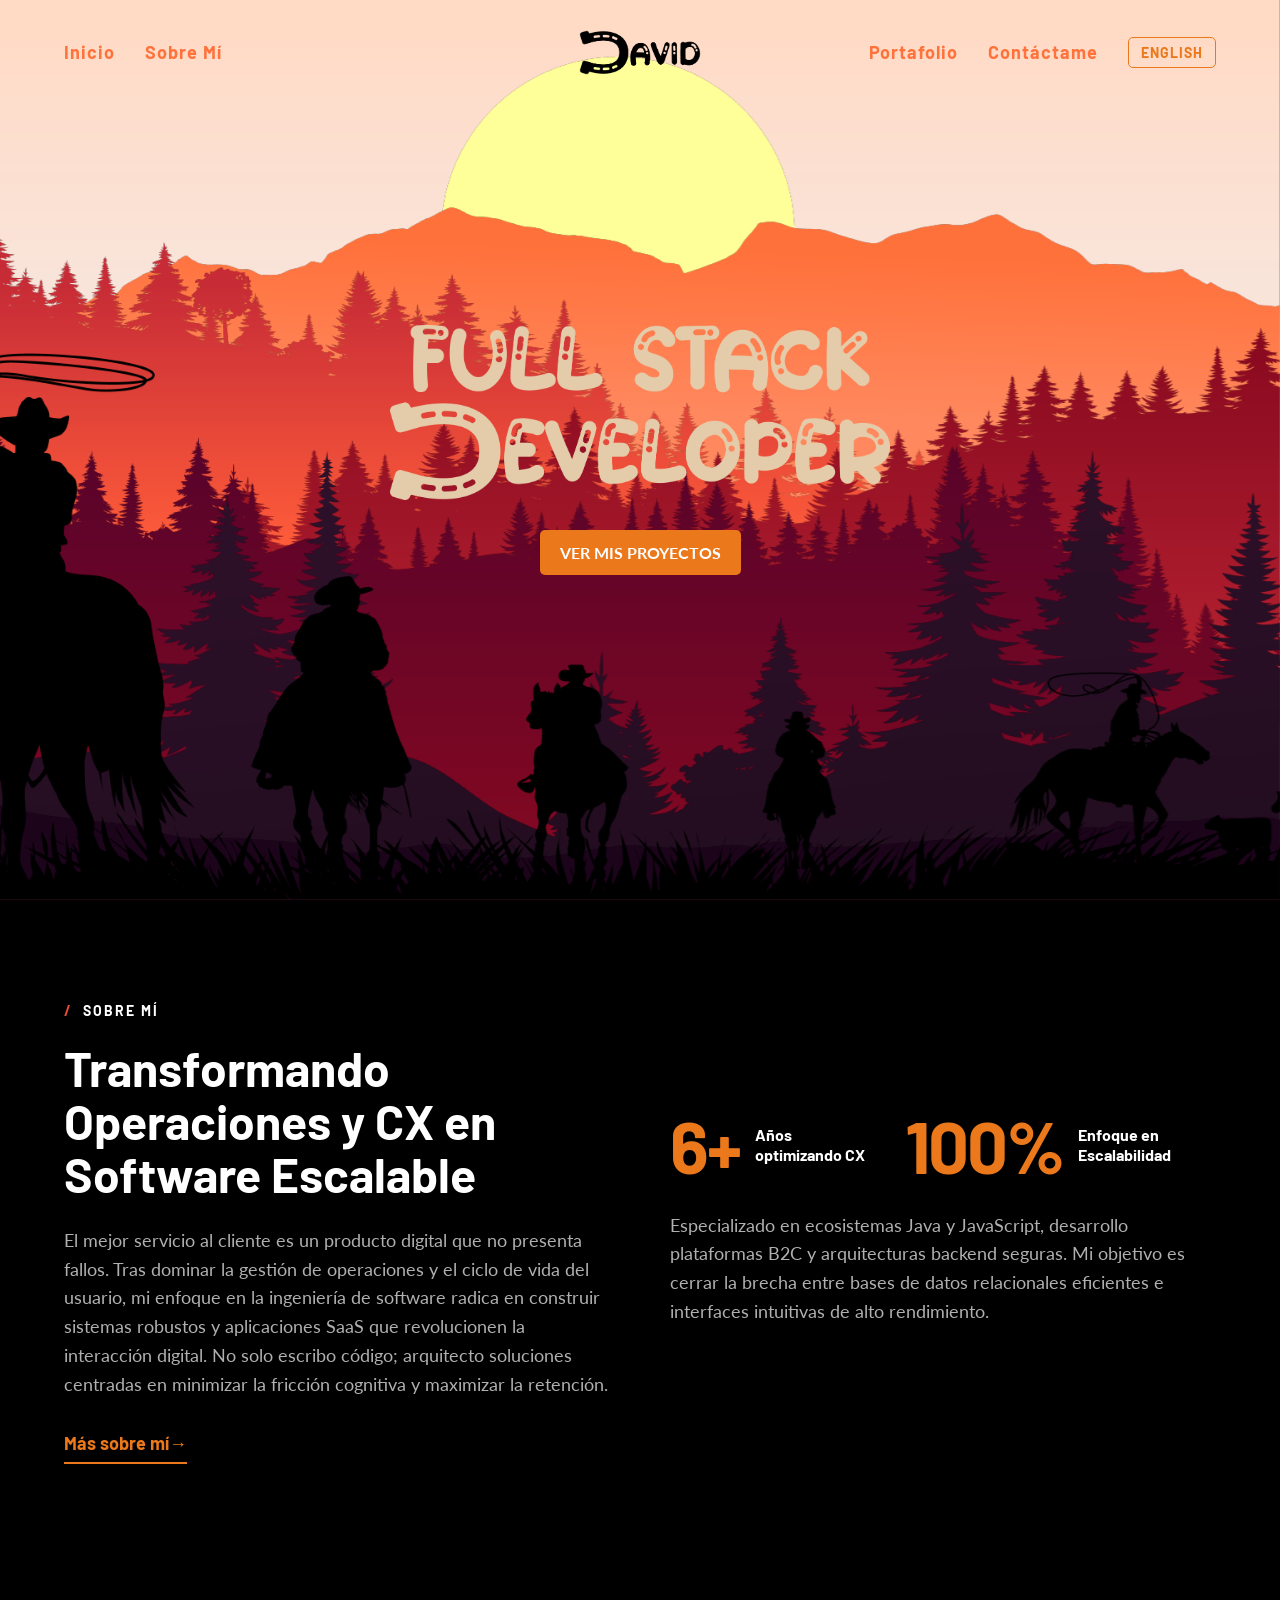
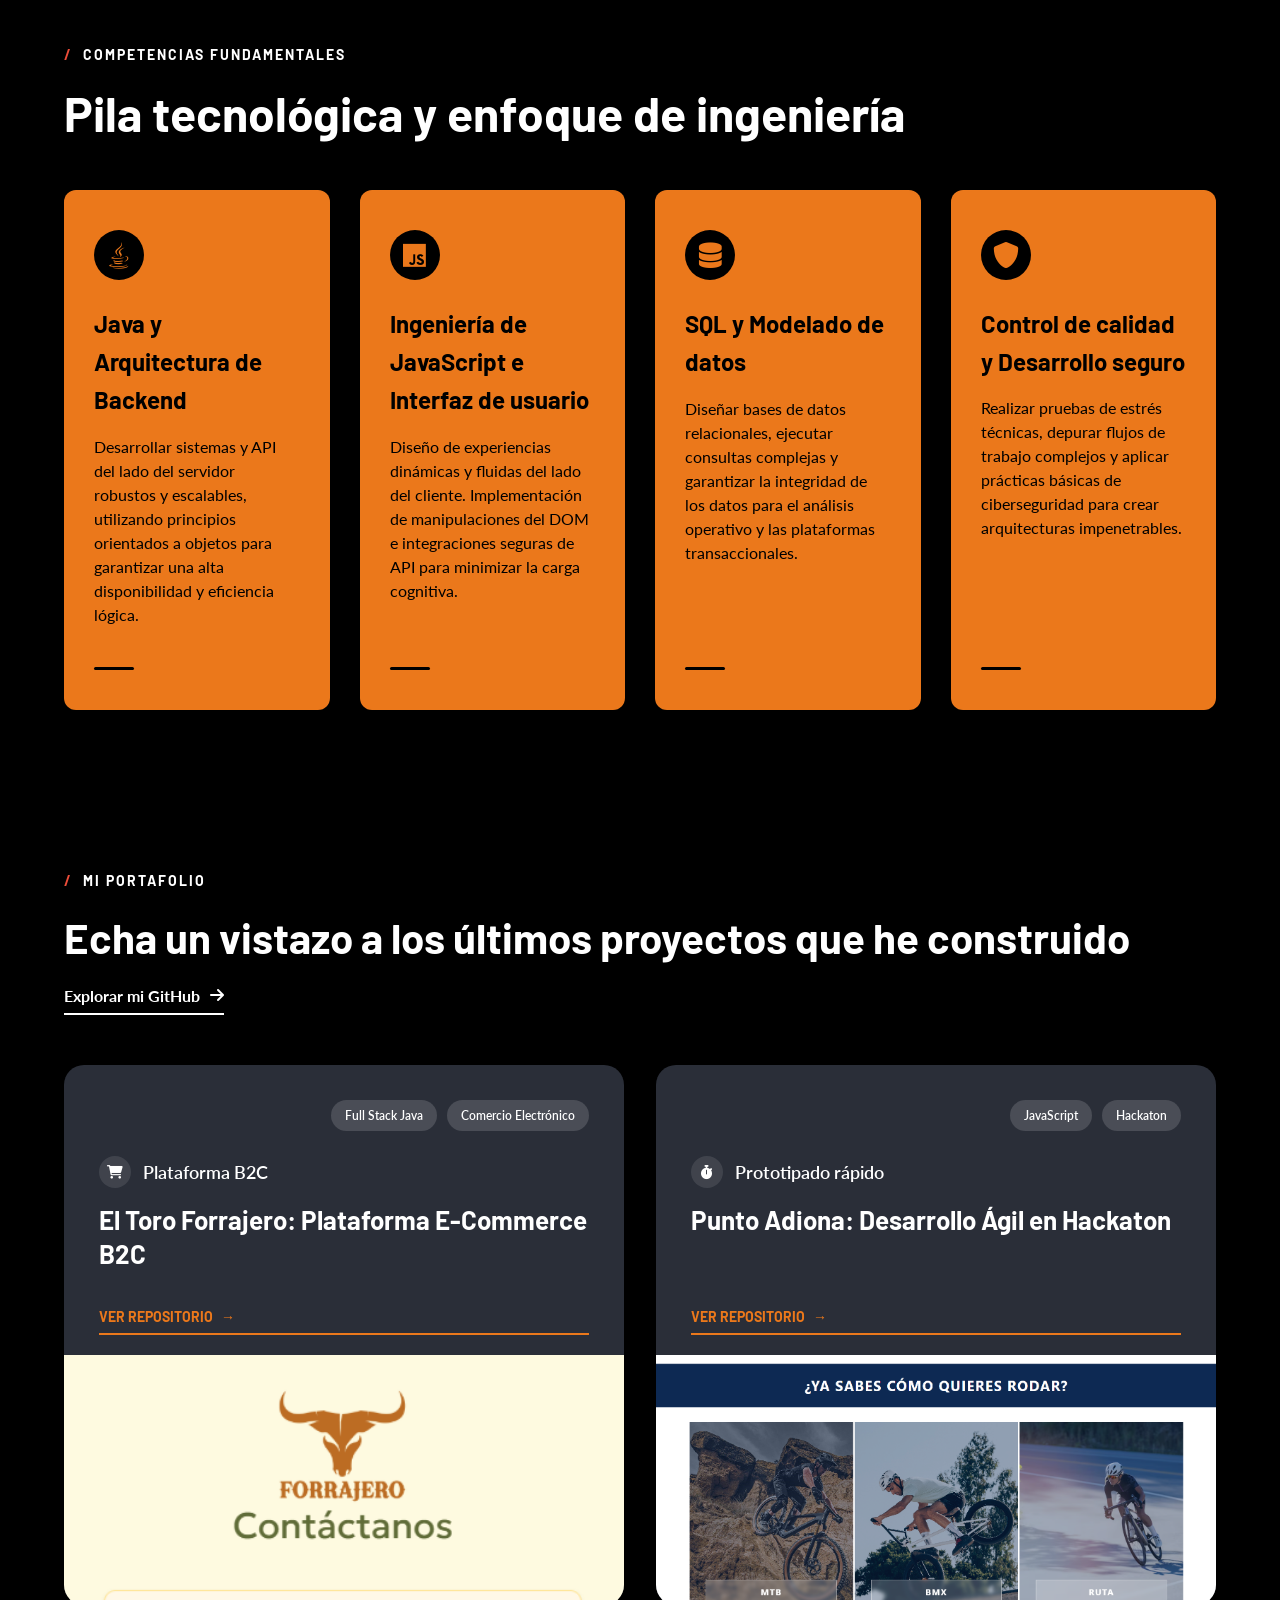
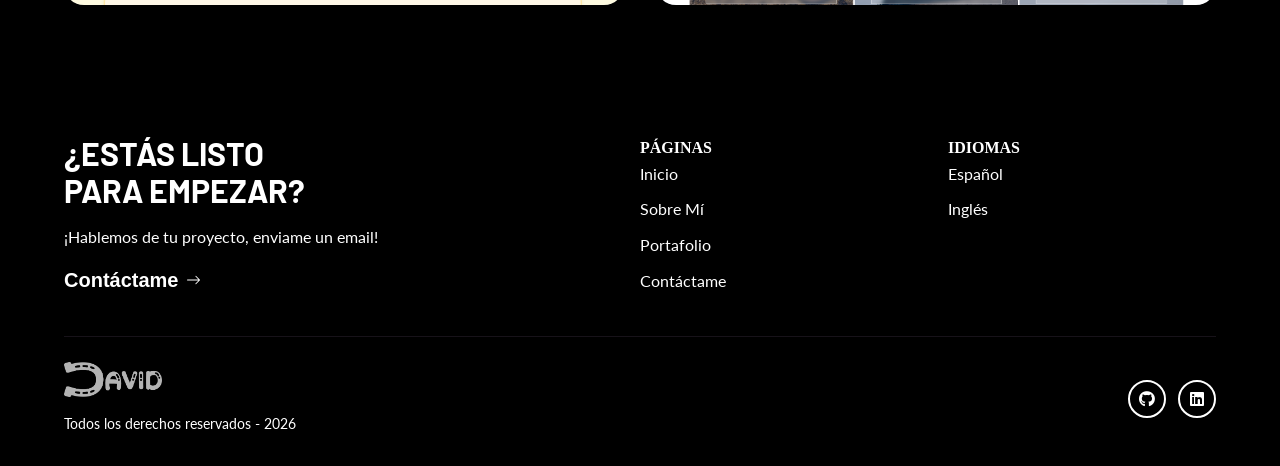
==== commit 124d4601: "feat: Estructura completa y optimización del portafolio web - Implementación de páginas principales " ====
--- a/index.html
+++ b/index.html
@@ -5,7 +5,9 @@
     <meta name="viewport" content="width=device-width, initial-scale=1.0">
     <title>Home - David Vargas - Portafolio</title>
     <meta name="description" content="Portafolio de David Vargas, Desarrollador Web.">
-    
+
+
+    <link rel="icon" type="image/png" href="assets/logos/imagotipo.png">
     <link rel="preconnect" href="https://fonts.googleapis.com">
     <link rel="preconnect" href="https://fonts.gstatic.com" crossorigin>
     <link rel="preconnect" href="https://cdnjs.cloudflare.com" crossorigin>
--- a/css/index.css
+++ b/css/index.css
@@ -773,8 +773,14 @@
     padding-top: 25px; 
 }
 
-.footer-logo-img { 
-    height: 35px; 
+.footer-logo-img {
+    height: 35px;
+    opacity: 0.7;
+    transition: opacity 0.3s ease;
+}
+
+.footer-logo-img:hover {
+    opacity: 1;
 }
 
 .footer-socials { 
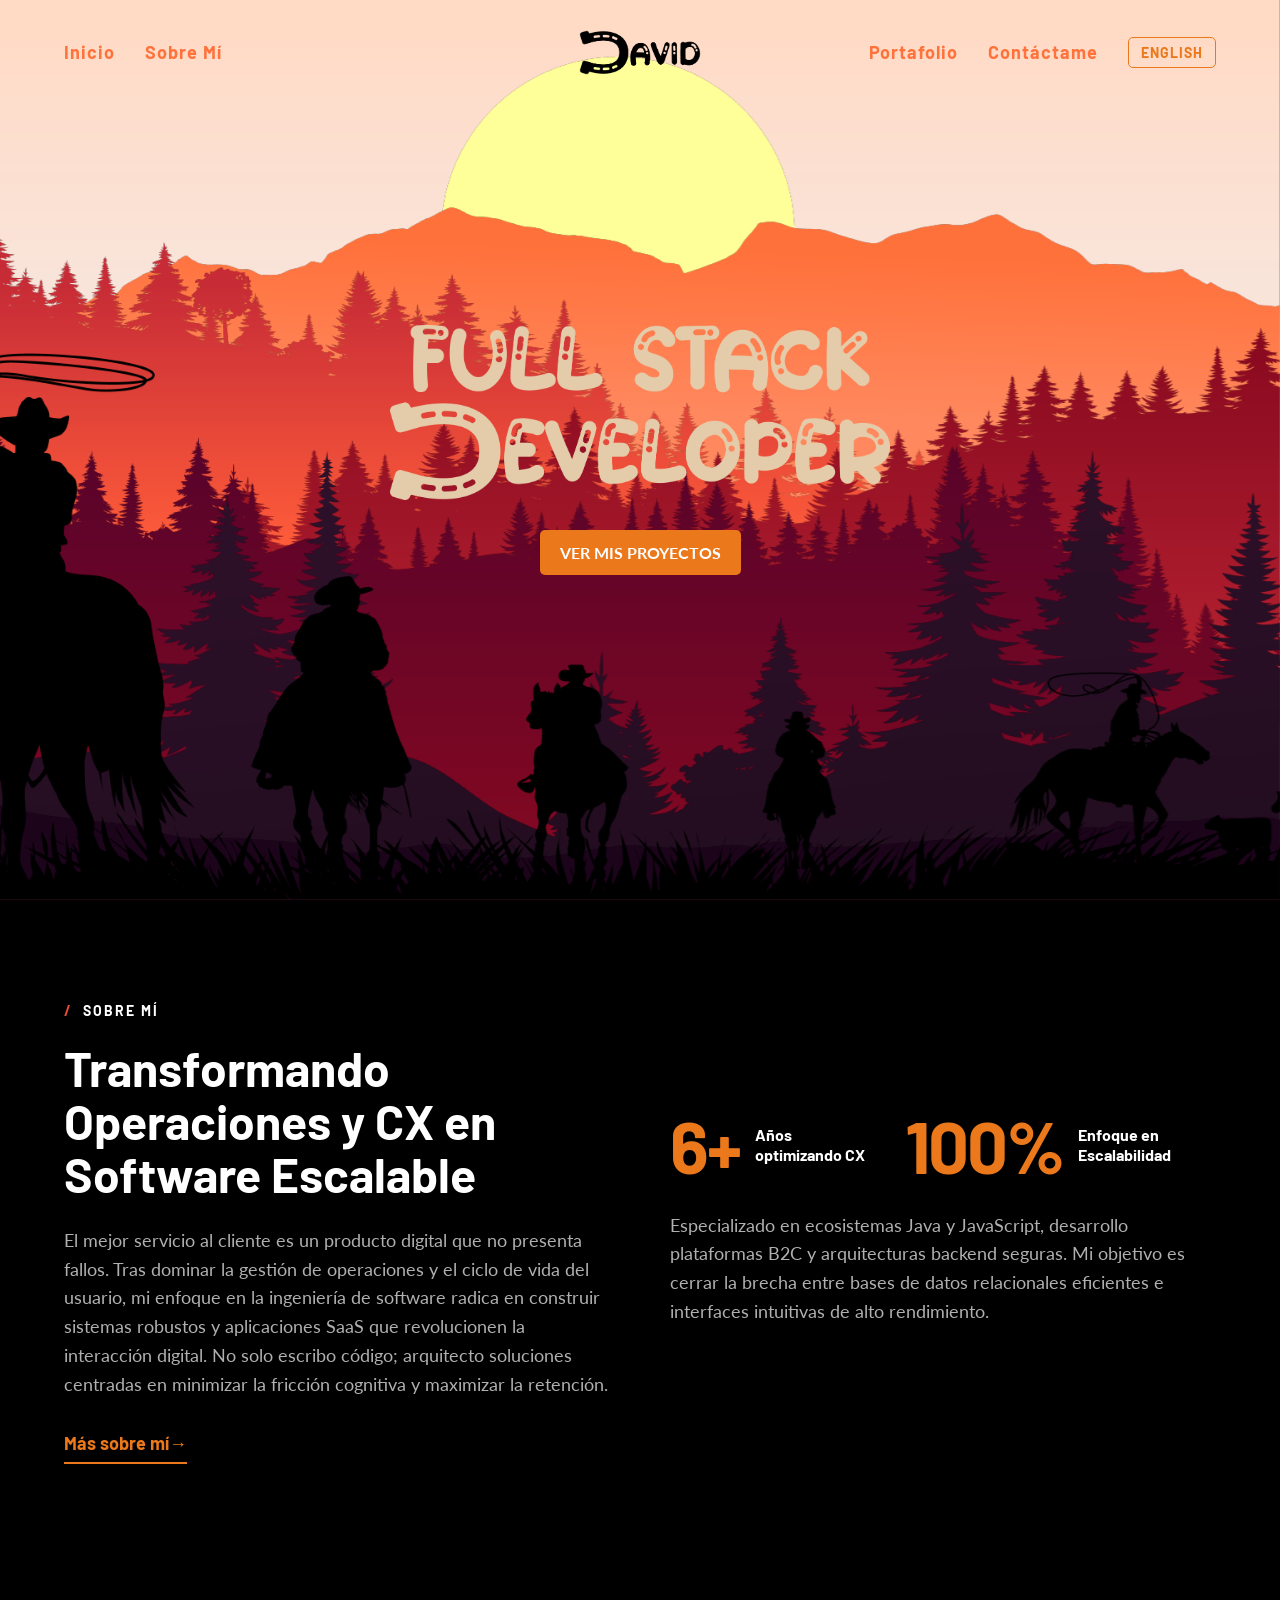
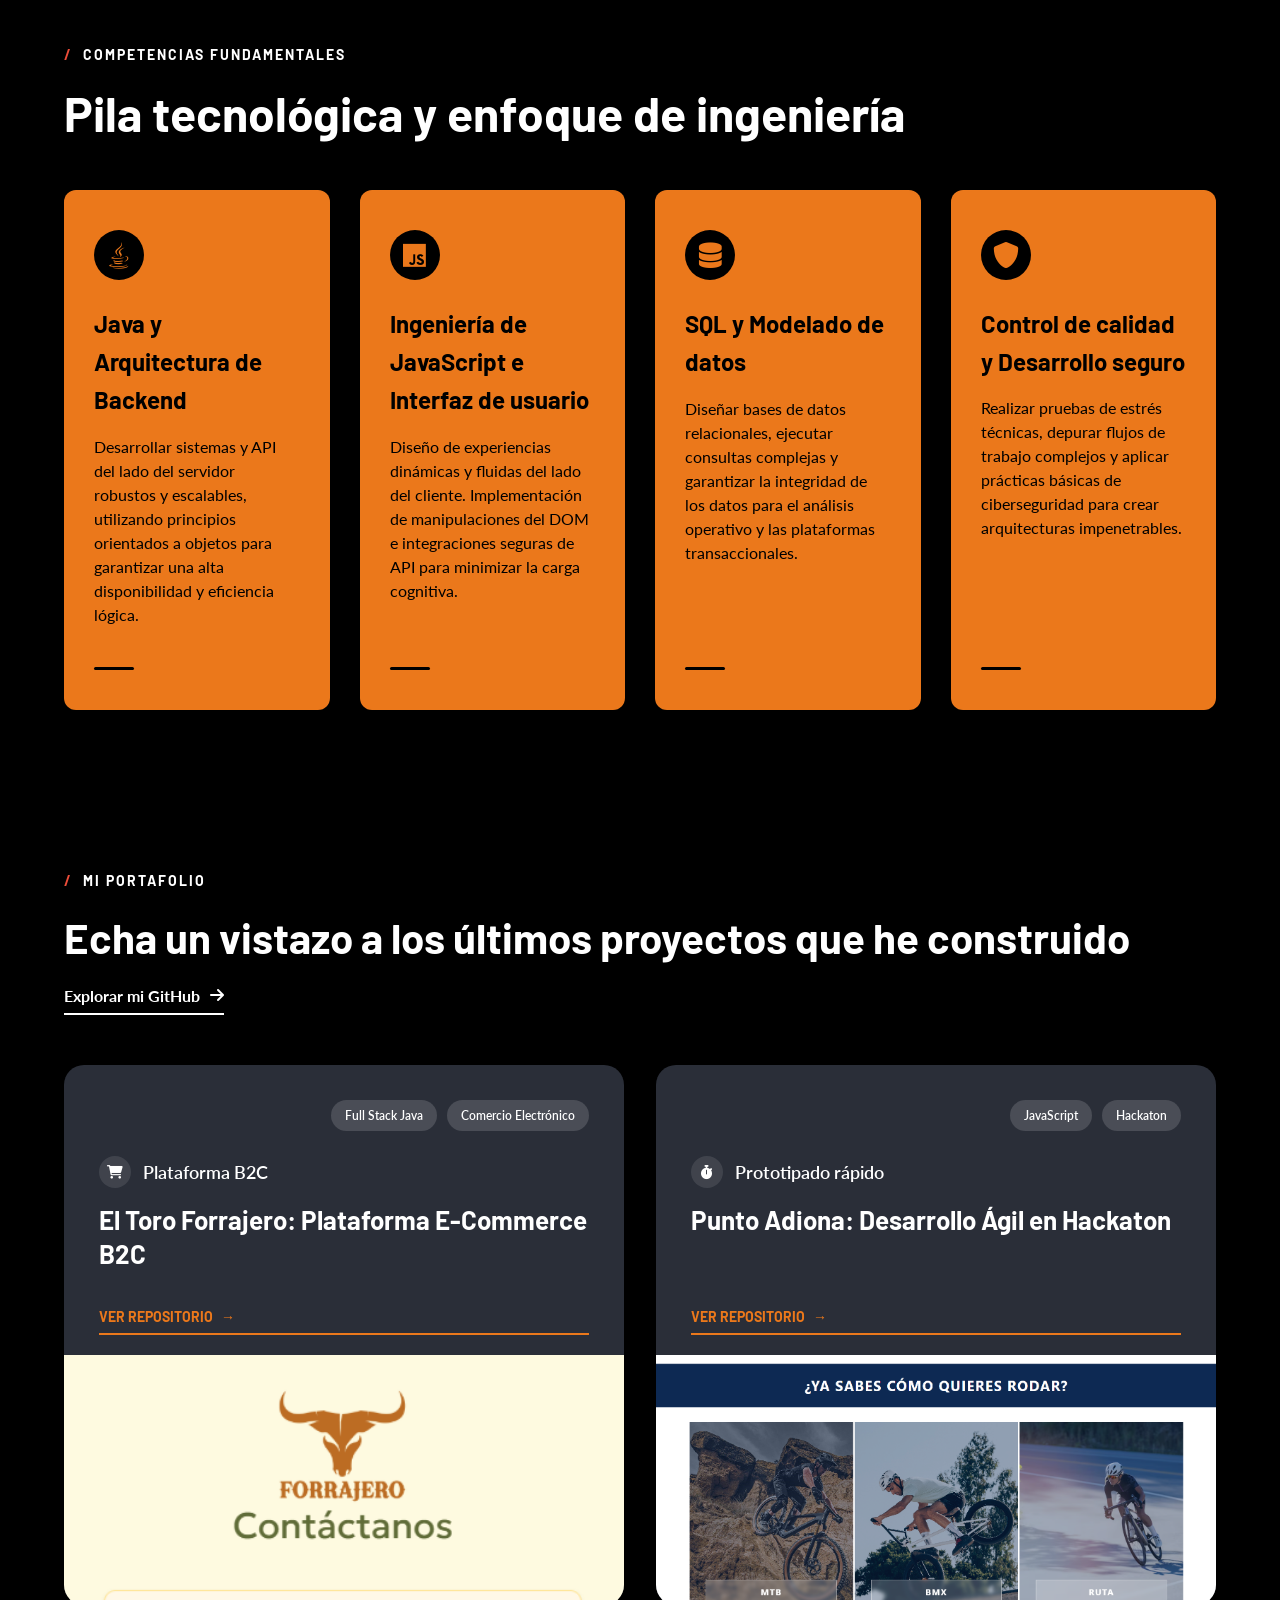
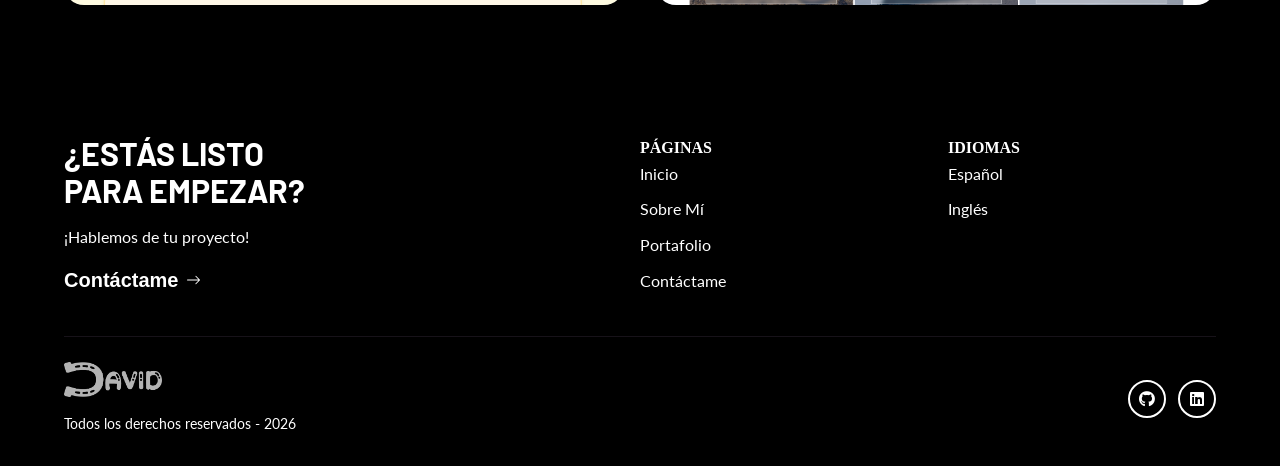
==== commit 8e849939: "feat: Traducción completa y optimización del portafolio web" ====
--- a/index.html
+++ b/index.html
@@ -6,7 +6,7 @@
     <title>Home - David Vargas - Portafolio</title>
     <meta name="description" content="Portafolio de David Vargas, Desarrollador Web.">
 
-
+    
     <link rel="icon" type="image/png" href="assets/logos/imagotipo.png">
     <link rel="preconnect" href="https://fonts.googleapis.com">
     <link rel="preconnect" href="https://fonts.gstatic.com" crossorigin>
@@ -223,18 +223,18 @@
         <div class="container footer-container">
             <div class="footer-top">
                 <div class="footer-cta-col reveal-left">
-                    <h2 class="footer-cta-title" data-i18n="footer_cta">¿ESTÁS LISTO<br>PARA EMPEZAR?</h2>
-                    <p class="footer-text" data-i18n="footer_text">¡Hablemos de tu proyecto, enviame un email!</p>
+                    <h2 class="footer-cta-title" data-i18n="footer_cta_title">¿ESTÁS LISTO<br>PARA EMPEZAR?</h2>
+                    <p class="footer-text" data-i18n="footer_cta_text">¡Hablemos de tu proyecto, enviame un email!</p>
                     
                     <a href="mailto:david.vargas011@ebc.edu.mx" class="footer-link-container">
-                        <p data-i18n="nav_contacto" data-text="Contáctame">Contáctame</p>
+                        <p data-i18n="footer_cta_link" data-text="Contáctame">Contáctame</p>
                         <svg viewBox="0 0 16 16" class="bi bi-arrow-right" fill="currentColor" height="20" width="20" xmlns="http://www.w3.org/2000/svg">
                             <path d="M1 8a.5.5 0 0 1 .5-.5h11.793l-3.147-3.146a.5.5 0 0 1 .708-.708l4 4a.5.5 0 0 1 0 .708l-4 4a.5.5 0 0 1-.708-.708L13.293 8.5H1.5A.5.5 0 0 1 1 8z"></path>
                         </svg>
                     </a>
                 </div>
                 <div class="footer-links-col reveal-down">
-                    <h4 class="footer-heading">PÁGINAS</h4>
+                    <h4 class="footer-heading" data-i18n="footer_pages_title" >PÁGINAS</h4>
                     <ul class="footer-menu">
                         <li><a href="index.html" data-i18n="nav_inicio">Inicio</a></li>
                         <li><a href="about.html" data-i18n="nav_sobre_mi">Sobre Mí</a></li>
@@ -243,10 +243,10 @@
                     </ul>
                 </div>
                 <div class="footer-links-col reveal-right">
-                    <h4 class="footer-heading">IDIOMAS</h4>
+                    <h4 class="footer-heading" data-i18n="footer_lang_title">IDIOMAS</h4>
                     <ul class="footer-menu">
-                        <li><a href="#" id="lang-es">Español</a></li>
-                        <li><a href="#" id="lang-en">Inglés</a></li>
+                        <li><a href="#" id="lang-es" data-i18n="footer_lang_es">Español</a></li>
+                        <li><a href="#" id="lang-en"data-i18n="footer_lang_en">Inglés</a></li>
                     </ul>
                 </div>
             </div>
@@ -255,7 +255,7 @@
                     <a href="index.html" class="footer-logo-link">
                         <img src="assets/logos/logo_blanco.png" alt="Logo David Vargas" class="footer-logo-img">
                     </a>
-                    <span class="copyright-text" data-i18n="footer_rights">Todos los derechos reservados - 2026</span>
+                    <span class="copyright-text" data-i18n="footer_copyright">Todos los derechos reservados - 2026</span>
                 </div>
                 <div class="footer-socials">
                     <a href="https://github.com/D-a-v-i-d-Vargas" aria-label="GitHub"><i class="fab fa-github"></i></a>
